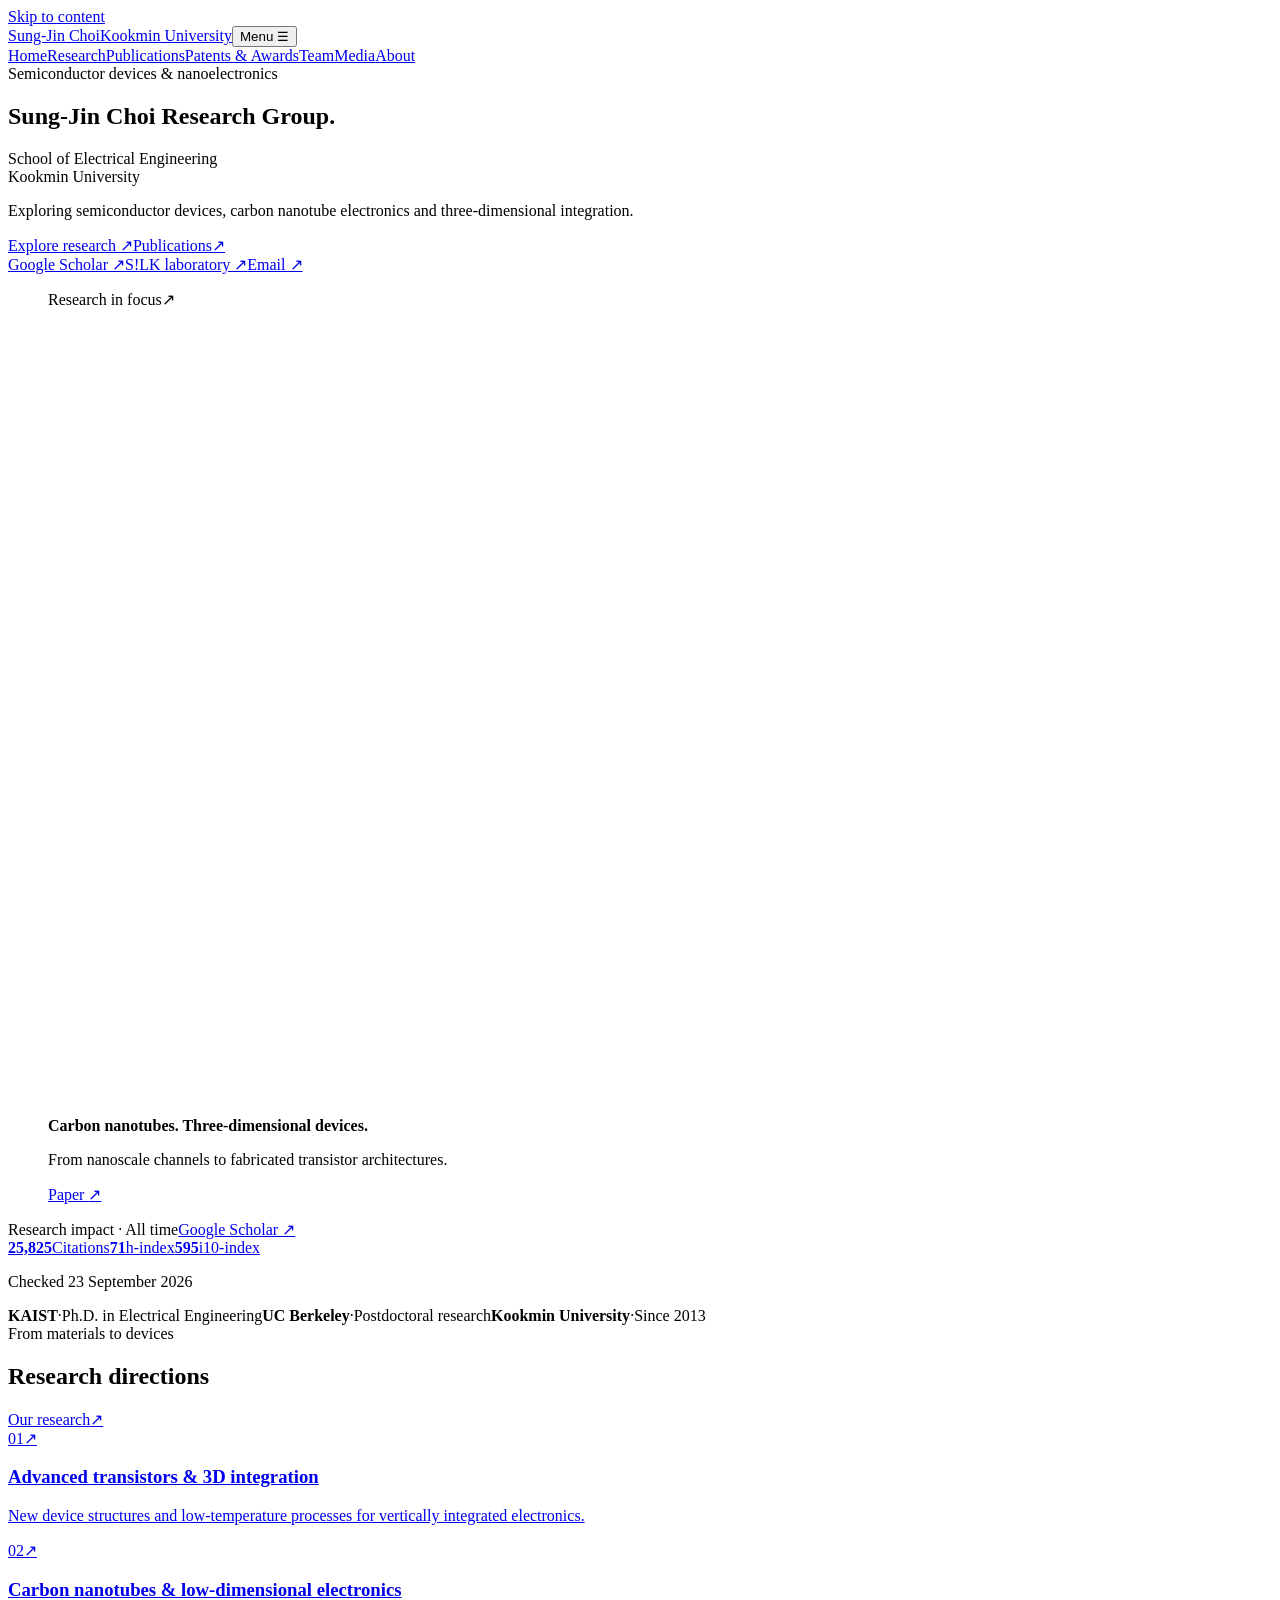
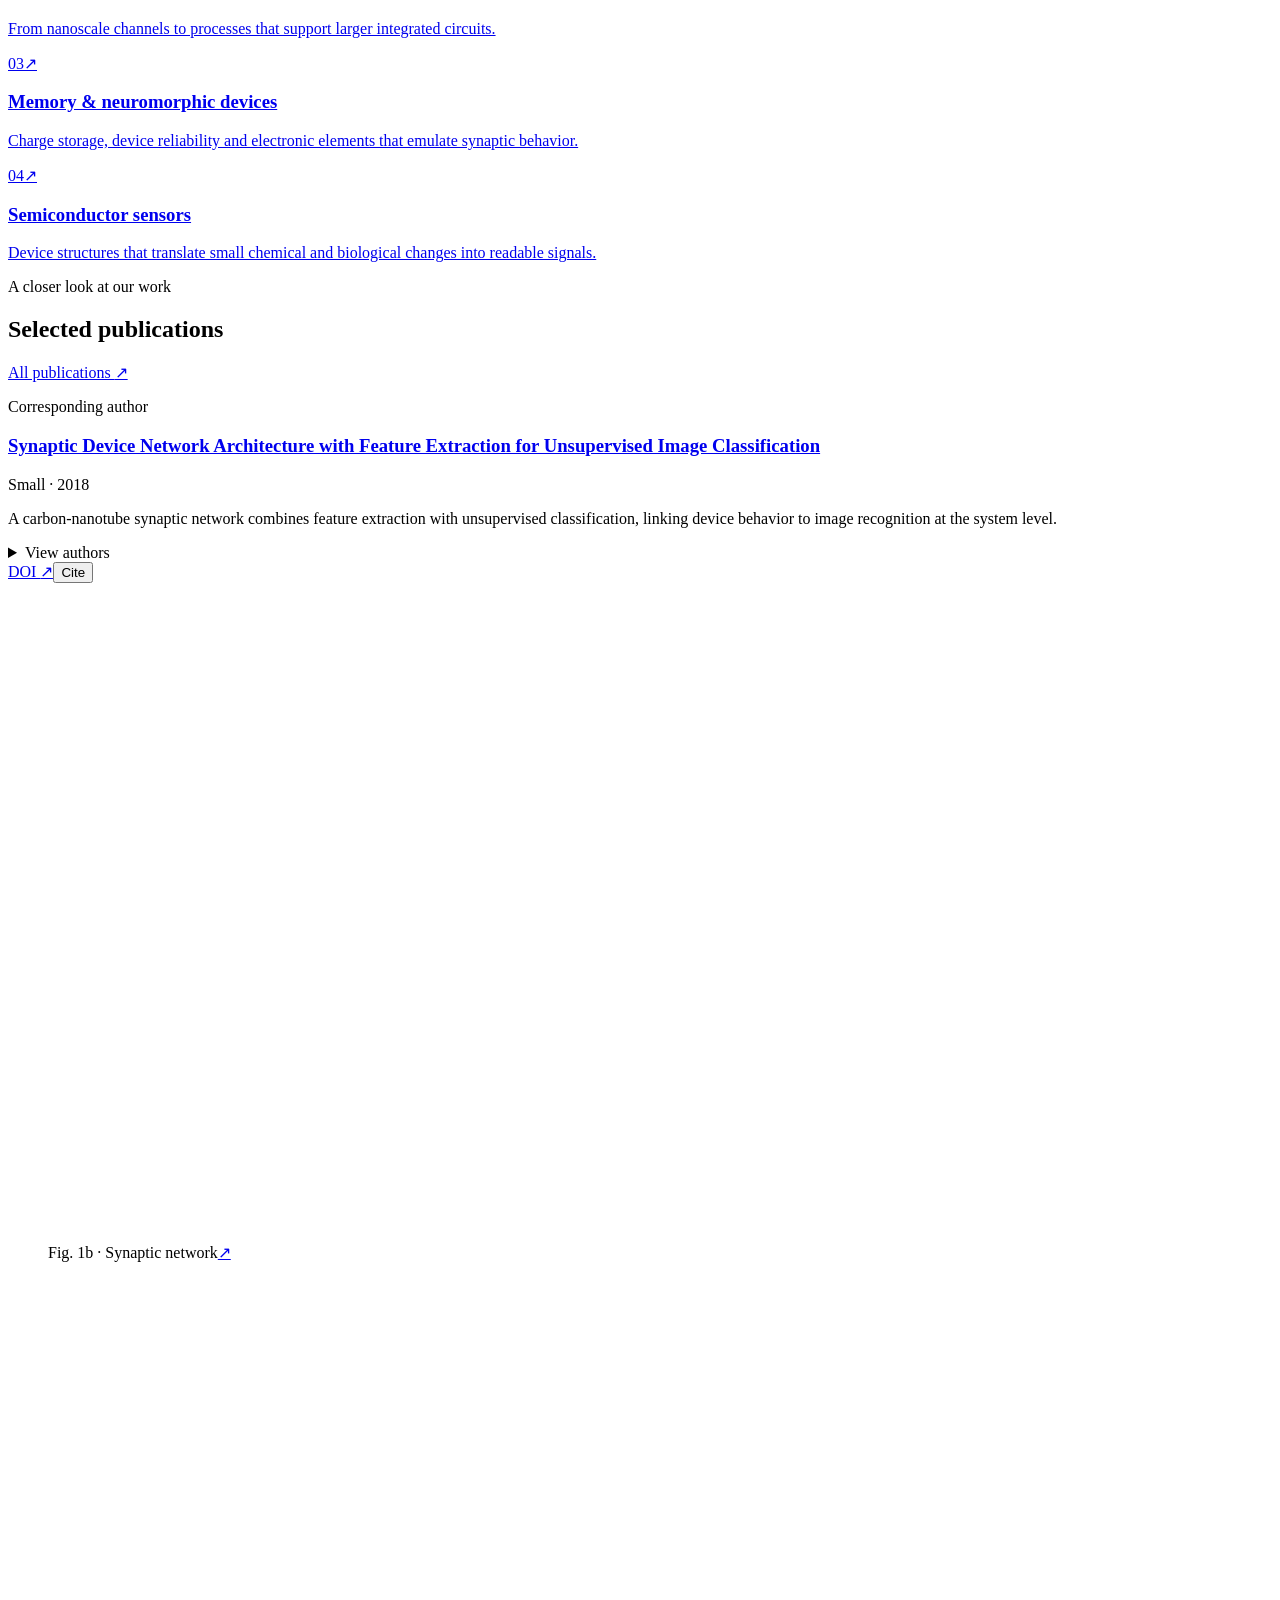
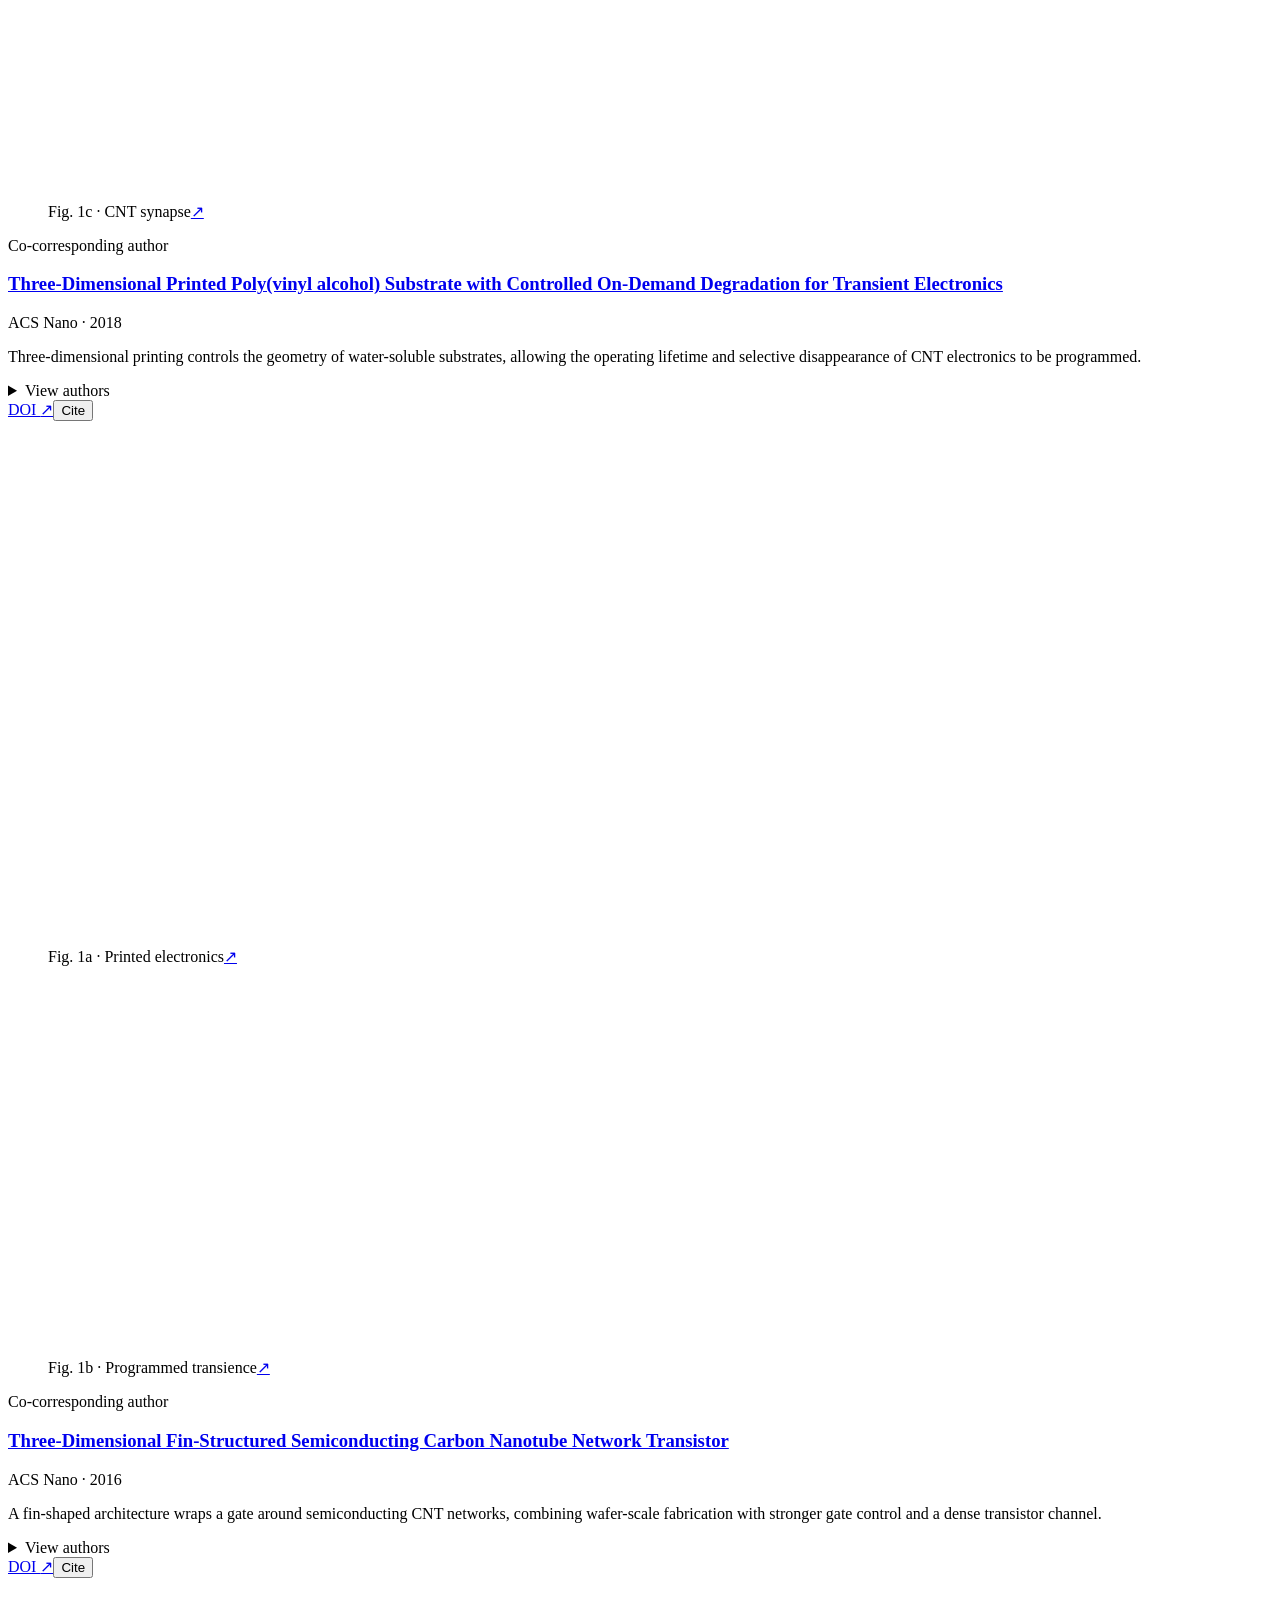
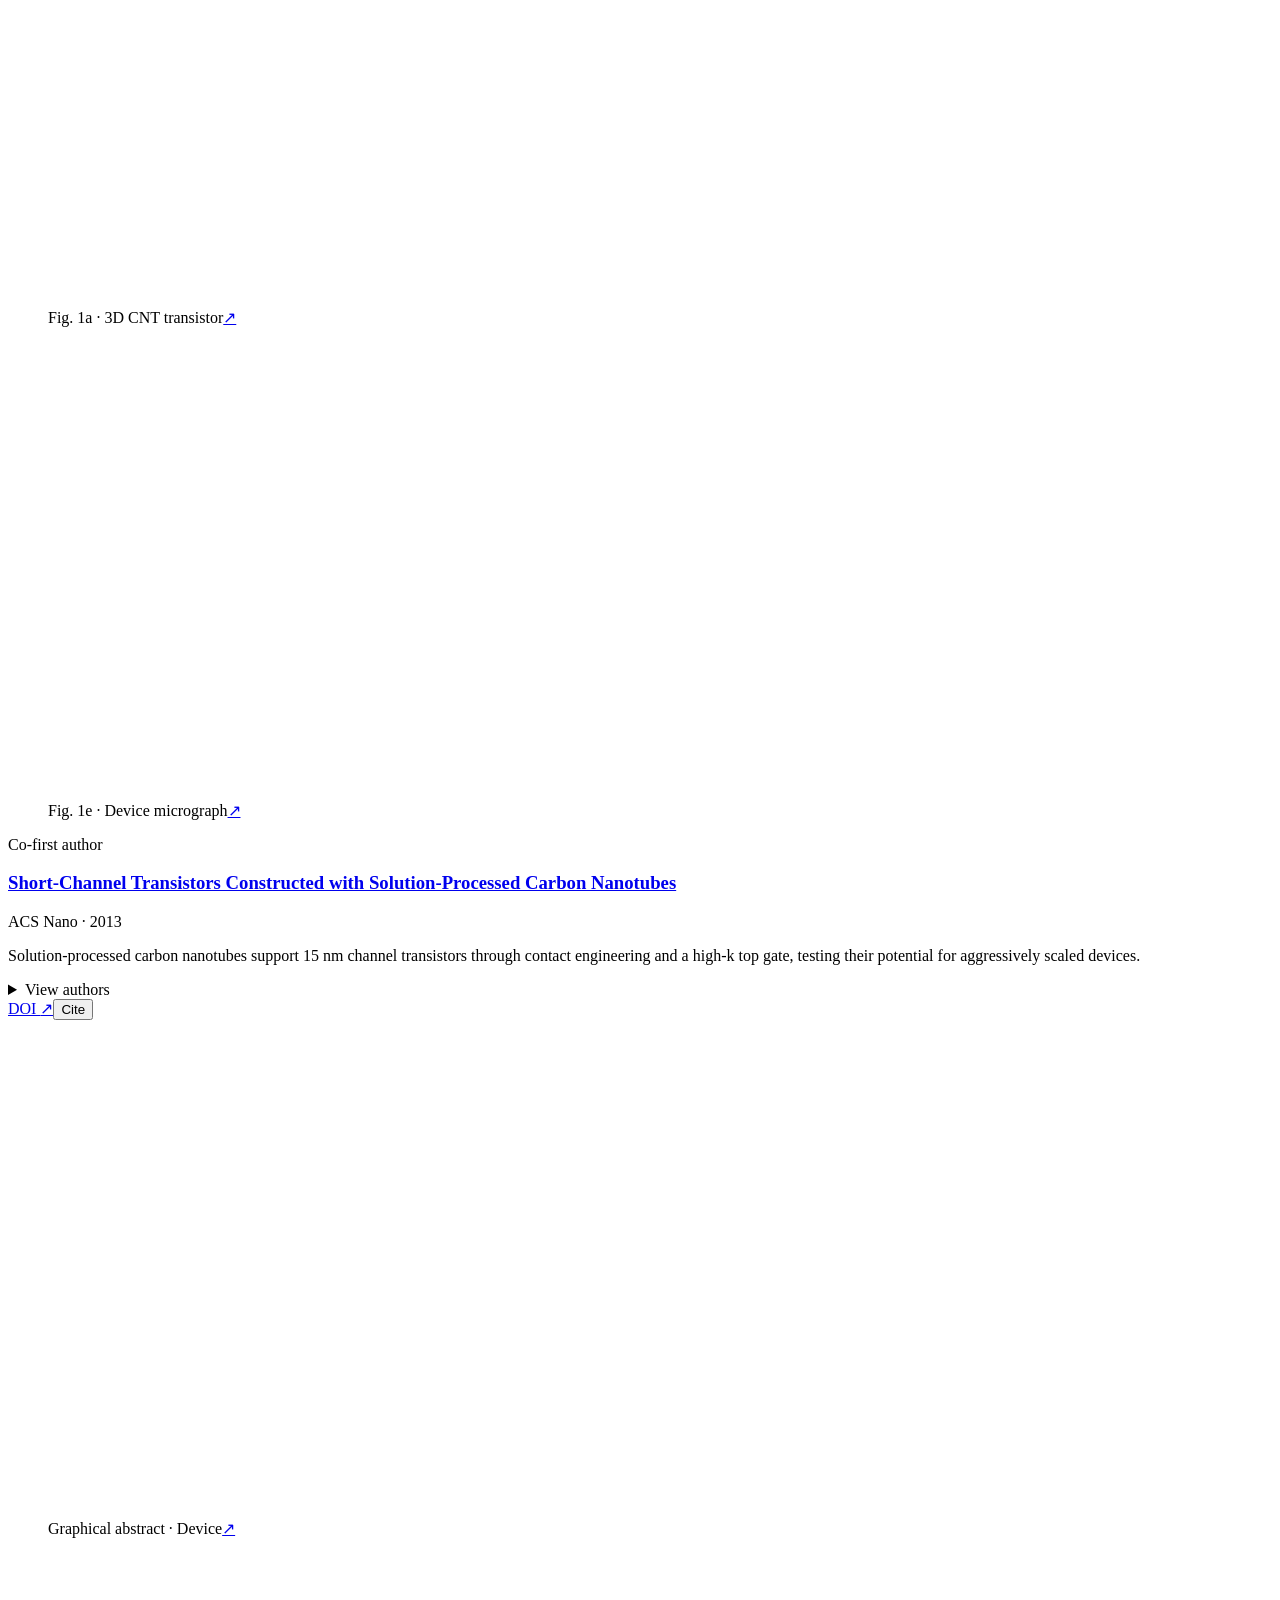
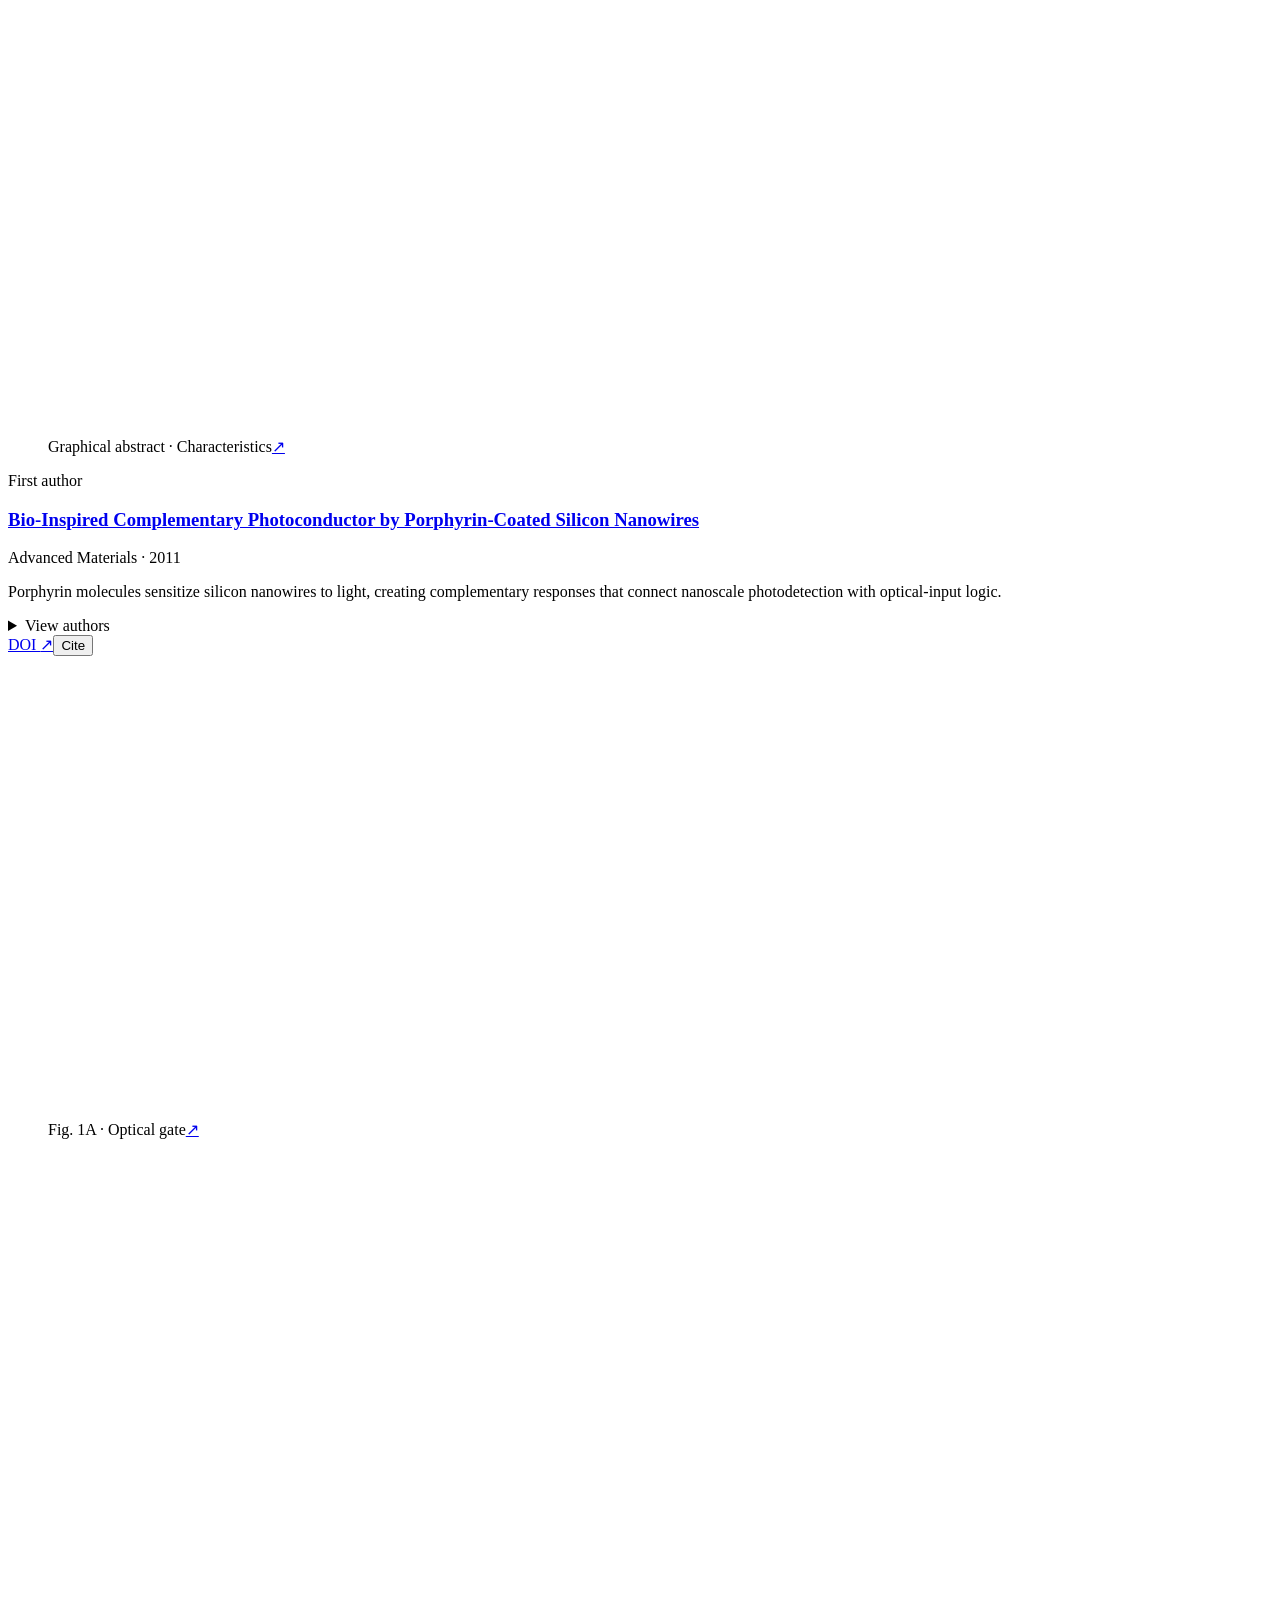
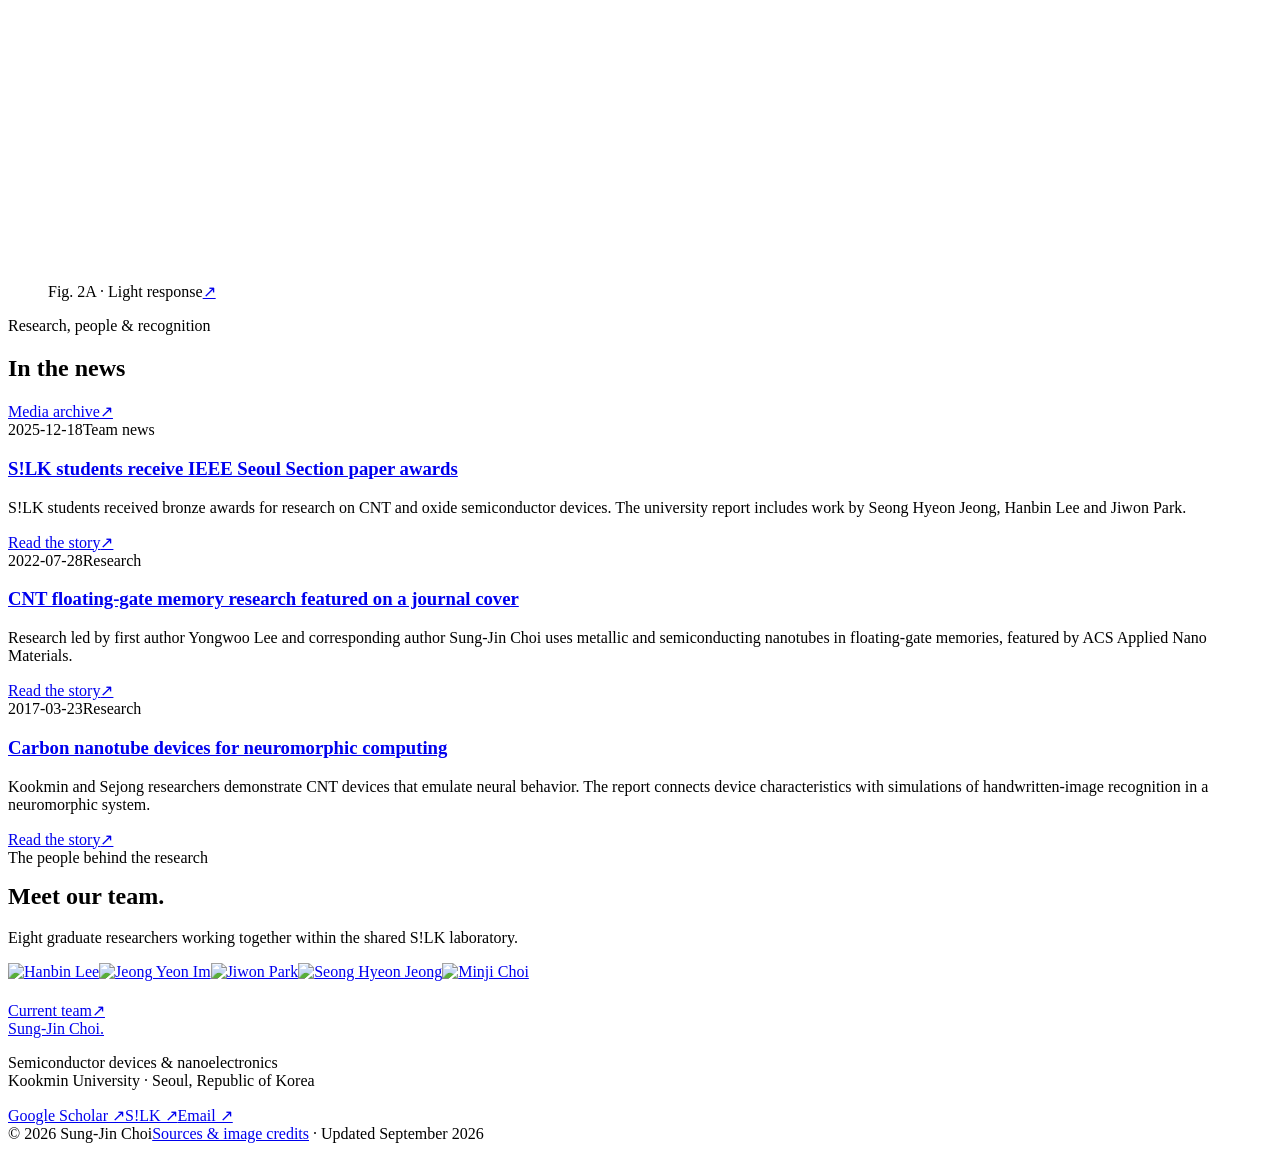
==== index.html @ 4dc70478 "Publish research group website pages" ====
<!doctype html>
<html lang="en"><head><meta charset="utf-8"><meta name="viewport" content="width=device-width,initial-scale=1"><meta name="description" content="Sung-Jin Choi, Professor at Kookmin University. Research in semiconductor devices, carbon nanotubes, memory and three-dimensional integration."><meta name="theme-color" content="#ae1e32"><meta property="og:title" content="Home · Sung-Jin Choi"><meta property="og:description" content="Sung-Jin Choi, Professor at Kookmin University. Research in semiconductor devices, carbon nanotubes, memory and three-dimensional integration."><meta property="og:type" content="website"><title>Home · Sung-Jin Choi</title><link rel="icon" href="assets/favicon.svg" type="image/svg+xml"><link rel="stylesheet" href="assets/style.css"><link rel="stylesheet" href="assets/sections.css"><script type="application/ld+json">{"@context": "https://schema.org", "@type": "Person", "name": "Sung-Jin Choi", "jobTitle": "Professor", "affiliation": {"@type": "CollegeOrUniversity", "name": "Kookmin University"}, "sameAs": ["https://scholar.google.com/citations?user=7epJAS4AAAAJ&hl=en", "https://silk.kookmin.ac.kr/"]}</script></head><body><a class="skip" href="#main">Skip to content</a><header class="site-header"><div class="wrap header-inner"><a class="brand" href="index.html" aria-label="Sung-Jin Choi home"><span class="brand-mark" aria-hidden="true"></span><span><span class="brand-name">Sung-Jin Choi</span><span class="brand-sub">Kookmin University</span></span></a><button class="menu-toggle" type="button" aria-expanded="false" aria-controls="main-nav">Menu <span aria-hidden="true">☰</span></button><nav id="main-nav" class="main-nav" aria-label="Main navigation"><a href="index.html" class="active" aria-current="page">Home</a><a href="research.html">Research</a><a href="publications.html">Publications</a><a href="patents.html">Patents &amp; Awards</a><a href="team.html">Team</a><a href="media.html">Media</a><a href="about.html">About</a></nav></div></header><main id="main"><div class="wrap"><section class="hero"><div><div class="eyebrow">Semiconductor devices & nanoelectronics</div><h1 class="hero-group-title"><span class="hero-group-name">Sung-Jin Choi</span> Research Group<span>.</span></h1><p class="hero-role">School of Electrical Engineering<br>Kookmin University</p><p class="hero-description">Exploring semiconductor devices, carbon nanotube electronics and three-dimensional integration.</p><div class="hero-links"><a href="research.html" class="button">Explore research <span aria-hidden="true">↗</span></a><a class="text-link" href="publications.html">Publications<span class="arrow" aria-hidden="true">↗</span></a></div><div class="hero-socials"><a href="https://scholar.google.com/citations?user=7epJAS4AAAAJ&amp;hl=en" target="_blank" rel="noopener noreferrer" class="">Google Scholar ↗</a><a href="https://silk.kookmin.ac.kr/" target="_blank" rel="noopener noreferrer" class="">S!LK laboratory ↗</a><a href="mailto:sjchoiee@kookmin.ac.kr">Email ↗</a></div></div><figure class="hero-science"><div class="hero-science-topline"><span>Research in focus</span><span class="hero-science-mark" aria-hidden="true">↗</span></div><div class="hero-science-main"><a href="assets/selected/fincnt2016-p2-i1.png" class="figure-window hero-main-window" target="_blank" rel="noopener noreferrer" aria-label="Open original figure: Schematic of a three-dimensional fin-structured CNT transistor"><svg class="research-panel" xmlns="http://www.w3.org/2000/svg" viewBox="0 0 482 310" width="482" height="310" role="img" aria-label="Schematic of a three-dimensional fin-structured CNT transistor"><title>Schematic of a three-dimensional fin-structured CNT transistor</title><defs><clipPath id="figure-clip-3"><path d="M0,0h482v310h-482z M0,0h44v36h-44z" clip-rule="evenodd"/></clipPath></defs><image href="assets/selected/fincnt2016-p2-i1.png" x="0" y="0" width="1000" height="681" preserveAspectRatio="none" clip-path="url(#figure-clip-3)"/></svg></a></div><div class="hero-science-detail has-companion"><a href="assets/selected/fincnt2016-p2-i1.png" class="figure-window hero-detail-window" target="_blank" rel="noopener noreferrer" aria-label="Open original figure: Scanning electron micrograph of the fabricated fin CNT channel"><svg class="research-panel" xmlns="http://www.w3.org/2000/svg" viewBox="524 0 476 454" width="476" height="454" role="img" aria-label="Scanning electron micrograph of the fabricated fin CNT channel"><title>Scanning electron micrograph of the fabricated fin CNT channel</title><defs><clipPath id="figure-clip-2"><path d="M524,0h476v454h-476z" clip-rule="evenodd"/></clipPath></defs><image href="assets/selected/fincnt2016-p2-i1.png" x="0" y="0" width="1000" height="681" preserveAspectRatio="none" clip-path="url(#figure-clip-2)"/></svg></a><a href="assets/selected/fincnt2016-p3-i1.png" class="figure-window hero-detail-window" target="_blank" rel="noopener noreferrer" aria-label="Open original figure: Transfer characteristics of planar and three-dimensional CNT transistors with different fin heights"><svg class="research-panel" xmlns="http://www.w3.org/2000/svg" viewBox="0 500 474 490" width="474" height="490" role="img" aria-label="Transfer characteristics of planar and three-dimensional CNT transistors with different fin heights"><title>Transfer characteristics of planar and three-dimensional CNT transistors with different fin heights</title><defs><clipPath id="figure-clip-1"><path d="M0,500h474v490h-474z M0,500h46v48h-46z" clip-rule="evenodd"/></clipPath></defs><image href="assets/selected/fincnt2016-p3-i1.png" x="0" y="0" width="1500" height="990" preserveAspectRatio="none" clip-path="url(#figure-clip-1)"/></svg></a></div><figcaption class="hero-science-caption"><div><strong>Carbon nanotubes. Three-dimensional devices.</strong><p>From nanoscale channels to fabricated transistor architectures.</p></div><a href="https://doi.org/10.1021/acsnano.6b05429" class="hero-science-source" target="_blank" rel="noopener noreferrer" aria-label="Read the research paper">Paper <span aria-hidden="true">↗</span></a></figcaption></figure></section><section class="scholar-strip" id="scholar-metrics" aria-label="Google Scholar research metrics"><div class="scholar-label"><span>Research impact · All time</span><a href="https://scholar.google.com/citations?user=7epJAS4AAAAJ&amp;hl=en" class="" target="_blank" rel="noopener noreferrer">Google Scholar <span aria-hidden="true">↗</span></a></div><div class="scholar-values"><a href="https://scholar.google.com/citations?user=7epJAS4AAAAJ&amp;hl=en" class="scholar-stat" target="_blank" rel="noopener noreferrer" aria-label="Citations: 25,825. View Google Scholar"><strong>25,825</strong><span>Citations</span></a><a href="https://scholar.google.com/citations?user=7epJAS4AAAAJ&amp;hl=en" class="scholar-stat" target="_blank" rel="noopener noreferrer" aria-label="h-index: 71. View Google Scholar"><strong>71</strong><span>h-index</span></a><a href="https://scholar.google.com/citations?user=7epJAS4AAAAJ&amp;hl=en" class="scholar-stat" target="_blank" rel="noopener noreferrer" aria-label="i10-index: 595. View Google Scholar"><strong>595</strong><span>i10-index</span></a></div><p class="scholar-checked">Checked 23 September 2026</p></section><div class="credentials"><span><strong>KAIST</strong><span class="dot">·</span>Ph.D. in Electrical Engineering</span><span><strong>UC Berkeley</strong><span class="dot">·</span>Postdoctoral research</span><span><strong>Kookmin University</strong><span class="dot">·</span>Since 2013</span></div><section class="section"><div class="section-head"><div><div class="section-label">From materials to devices</div><h2>Research directions</h2></div><a class="text-link" href="research.html">Our research<span class="arrow" aria-hidden="true">↗</span></a></div><div class="research-grid"><a class="research-card" href="research.html#transistors-3d"><div class="research-number">01<span aria-hidden="true">↗</span></div><h3>Advanced transistors &amp; 3D integration</h3><p>New device structures and low-temperature processes for vertically integrated electronics.</p></a><a class="research-card" href="research.html#low-dimensional"><div class="research-number">02<span aria-hidden="true">↗</span></div><h3>Carbon nanotubes &amp; low-dimensional electronics</h3><p>From nanoscale channels to processes that support larger integrated circuits.</p></a><a class="research-card" href="research.html#memory-neuromorphic"><div class="research-number">03<span aria-hidden="true">↗</span></div><h3>Memory &amp; neuromorphic devices</h3><p>Charge storage, device reliability and electronic elements that emulate synaptic behavior.</p></a><a class="research-card" href="research.html#sensors"><div class="research-number">04<span aria-hidden="true">↗</span></div><h3>Semiconductor sensors</h3><p>Device structures that translate small chemical and biological changes into readable signals.</p></a></div></section><section class="section featured-section" id="selected-publications" aria-labelledby="featured-heading"><div class="section-head"><div><div class="section-label">A closer look at our work</div><h2 id="featured-heading">Selected publications</h2></div><a class="text-link" href="publications.html">All publications <span class="arrow" aria-hidden="true">↗</span></a></div><div class="featured-list"><article class="featured-paper has-figures"><div class="featured-copy"><p class="featured-role">Corresponding author</p><h3><a href="https://doi.org/10.1002/smll.201800521" class="" target="_blank" rel="noopener noreferrer">Synaptic Device Network Architecture with Feature Extraction for Unsupervised Image Classification</a></h3><p class="featured-journal">Small<span aria-hidden="true"> · </span><span>2018</span></p><p class="featured-summary">A carbon-nanotube synaptic network combines feature extraction with unsupervised classification, linking device behavior to image recognition at the system level.</p><details class="featured-authors"><summary>View authors</summary><p>Sungho Kim, Bongsik Choi, Meehyun Lim, Yeamin Kim, Hee-Dong Kim, <strong>Sung-Jin Choi</strong></p></details><div class="featured-actions"><a href="https://doi.org/10.1002/smll.201800521" class="" target="_blank" rel="noopener noreferrer">DOI <span aria-hidden="true">↗</span></a><button type="button" data-cite="journal-0ae3d9a11d88" aria-label="Copy citation for Synaptic Device Network Architecture with Feature Extraction for Unsupervised Image Classification">Cite</button></div></div><div class="featured-figures"><figure class="featured-figure"><a href="assets/selected/small2018-p3-i1.jpg" class="figure-window " target="_blank" rel="noopener noreferrer" aria-label="Open original figure: A synaptic device network linking input and output neurons"><svg class="research-panel" xmlns="http://www.w3.org/2000/svg" viewBox="0 474 765 640" width="765" height="640" role="img" aria-label="A synaptic device network linking input and output neurons"><title>A synaptic device network linking input and output neurons</title><defs><clipPath id="figure-clip-4"><path d="M0,474h765v640h-765z" clip-rule="evenodd"/></clipPath></defs><image href="assets/selected/small2018-p3-i1.jpg" x="0" y="0" width="2000" height="1459" preserveAspectRatio="none" clip-path="url(#figure-clip-4)"/></svg></a><figcaption><span>Fig. 1b · Synaptic network</span><a href="https://doi.org/10.1002/smll.201800521" class="figure-source" target="_blank" rel="noopener noreferrer" aria-label="View the source for Fig. 1b · Synaptic network"><span aria-hidden="true">↗</span></a></figcaption></figure><figure class="featured-figure"><a href="assets/selected/small2018-p3-i1.jpg" class="figure-window " target="_blank" rel="noopener noreferrer" aria-label="Open original figure: Carbon nanotube synaptic transistor structure"><svg class="research-panel" xmlns="http://www.w3.org/2000/svg" viewBox="1400 537 600 520" width="600" height="520" role="img" aria-label="Carbon nanotube synaptic transistor structure"><title>Carbon nanotube synaptic transistor structure</title><defs><clipPath id="figure-clip-5"><path d="M1400,537h600v520h-600z" clip-rule="evenodd"/></clipPath></defs><image href="assets/selected/small2018-p3-i1.jpg" x="0" y="0" width="2000" height="1459" preserveAspectRatio="none" clip-path="url(#figure-clip-5)"/></svg></a><figcaption><span>Fig. 1c · CNT synapse</span><a href="https://doi.org/10.1002/smll.201800521" class="figure-source" target="_blank" rel="noopener noreferrer" aria-label="View the source for Fig. 1c · CNT synapse"><span aria-hidden="true">↗</span></a></figcaption></figure></div></article><article class="featured-paper has-figures"><div class="featured-copy"><p class="featured-role">Co-corresponding author</p><h3><a href="https://doi.org/10.1021/acsnano.8b02244" class="" target="_blank" rel="noopener noreferrer">Three-Dimensional Printed Poly(vinyl alcohol) Substrate with Controlled On-Demand Degradation for Transient Electronics</a></h3><p class="featured-journal">ACS Nano<span aria-hidden="true"> · </span><span>2018</span></p><p class="featured-summary">Three-dimensional printing controls the geometry of water-soluble substrates, allowing the operating lifetime and selective disappearance of CNT electronics to be programmed.</p><details class="featured-authors"><summary>View authors</summary><p>Jinsu Yoon, Jungmin Han, Bongsik Choi, Yongwoo Lee, Yeamin Kim, Jinhee Park, Meehyun Lim, Min-Ho Kang, Dae Hwan Kim, Dong Myong Kim, Sungho Kim, <strong>Sung-Jin Choi</strong></p></details><div class="featured-actions"><a href="https://doi.org/10.1021/acsnano.8b02244" class="" target="_blank" rel="noopener noreferrer">DOI <span aria-hidden="true">↗</span></a><button type="button" data-cite="journal-9b283986ead5" aria-label="Copy citation for Three-Dimensional Printed Poly(vinyl alcohol) Substrate with Controlled On-Demand Degradation for Transient Electronics">Cite</button></div></div><div class="featured-figures is-stacked"><figure class="featured-figure"><a href="assets/selected/pva2018-p2-i1.png" class="figure-window " target="_blank" rel="noopener noreferrer" aria-label="Open original figure: Printed PVA substrate with an array of CNT transistors"><svg class="research-panel" xmlns="http://www.w3.org/2000/svg" viewBox="0 0 1271 506" width="1271" height="506" role="img" aria-label="Printed PVA substrate with an array of CNT transistors"><title>Printed PVA substrate with an array of CNT transistors</title><defs><clipPath id="figure-clip-6"><path d="M0,0h1271v506h-1271z" clip-rule="evenodd"/></clipPath></defs><image href="assets/selected/pva2018-p2-i1.png" x="0" y="0" width="1271" height="910" preserveAspectRatio="none" clip-path="url(#figure-clip-6)"/></svg></a><figcaption><span>Fig. 1a · Printed electronics</span><a href="https://doi.org/10.1021/acsnano.8b02244" class="figure-source" target="_blank" rel="noopener noreferrer" aria-label="View the source for Fig. 1a · Printed electronics"><span aria-hidden="true">↗</span></a></figcaption></figure><figure class="featured-figure"><a href="assets/selected/pva2018-p2-i1.png" class="figure-window " target="_blank" rel="noopener noreferrer" aria-label="Open original figure: PVA substrate dissolving in water over time"><svg class="research-panel" xmlns="http://www.w3.org/2000/svg" viewBox="0 538 1271 372" width="1271" height="372" role="img" aria-label="PVA substrate dissolving in water over time"><title>PVA substrate dissolving in water over time</title><defs><clipPath id="figure-clip-7"><path d="M0,538h1271v372h-1271z" clip-rule="evenodd"/></clipPath></defs><image href="assets/selected/pva2018-p2-i1.png" x="0" y="0" width="1271" height="910" preserveAspectRatio="none" clip-path="url(#figure-clip-7)"/></svg></a><figcaption><span>Fig. 1b · Programmed transience</span><a href="https://doi.org/10.1021/acsnano.8b02244" class="figure-source" target="_blank" rel="noopener noreferrer" aria-label="View the source for Fig. 1b · Programmed transience"><span aria-hidden="true">↗</span></a></figcaption></figure></div></article><article class="featured-paper has-figures"><div class="featured-copy"><p class="featured-role">Co-corresponding author</p><h3><a href="https://doi.org/10.1021/acsnano.6b05429" class="" target="_blank" rel="noopener noreferrer">Three-Dimensional Fin-Structured Semiconducting Carbon Nanotube Network Transistor</a></h3><p class="featured-journal">ACS Nano<span aria-hidden="true"> · </span><span>2016</span></p><p class="featured-summary">A fin-shaped architecture wraps a gate around semiconducting CNT networks, combining wafer-scale fabrication with stronger gate control and a dense transistor channel.</p><details class="featured-authors"><summary>View authors</summary><p>Dongil Lee, Byung-Hyun Lee, Jinsu Yoon, Dae-Chul Ahn, Jun-Young Park, Jae Hur, Myung-Su Kim, Seung-Bae Jeon, Min-Ho Kang, Kwanghee Kim, Meehyun Lim, <strong>Sung-Jin Choi</strong>, Yang-Kyu Choi</p></details><div class="featured-actions"><a href="https://doi.org/10.1021/acsnano.6b05429" class="" target="_blank" rel="noopener noreferrer">DOI <span aria-hidden="true">↗</span></a><button type="button" data-cite="journal-1365bca11999" aria-label="Copy citation for Three-Dimensional Fin-Structured Semiconducting Carbon Nanotube Network Transistor">Cite</button></div></div><div class="featured-figures"><figure class="featured-figure"><a href="assets/selected/fincnt2016-p2-i1.png" class="figure-window " target="_blank" rel="noopener noreferrer" aria-label="Open original figure: Schematic of a three-dimensional fin-structured CNT transistor"><svg class="research-panel" xmlns="http://www.w3.org/2000/svg" viewBox="0 0 482 310" width="482" height="310" role="img" aria-label="Schematic of a three-dimensional fin-structured CNT transistor"><title>Schematic of a three-dimensional fin-structured CNT transistor</title><defs><clipPath id="figure-clip-8"><path d="M0,0h482v310h-482z" clip-rule="evenodd"/></clipPath></defs><image href="assets/selected/fincnt2016-p2-i1.png" x="0" y="0" width="1000" height="681" preserveAspectRatio="none" clip-path="url(#figure-clip-8)"/></svg></a><figcaption><span>Fig. 1a · 3D CNT transistor</span><a href="https://doi.org/10.1021/acsnano.6b05429" class="figure-source" target="_blank" rel="noopener noreferrer" aria-label="View the source for Fig. 1a · 3D CNT transistor"><span aria-hidden="true">↗</span></a></figcaption></figure><figure class="featured-figure"><a href="assets/selected/fincnt2016-p2-i1.png" class="figure-window " target="_blank" rel="noopener noreferrer" aria-label="Open original figure: Scanning electron micrograph of the fabricated fin CNT channel"><svg class="research-panel" xmlns="http://www.w3.org/2000/svg" viewBox="483 0 517 454" width="517" height="454" role="img" aria-label="Scanning electron micrograph of the fabricated fin CNT channel"><title>Scanning electron micrograph of the fabricated fin CNT channel</title><defs><clipPath id="figure-clip-9"><path d="M483,0h517v454h-517z" clip-rule="evenodd"/></clipPath></defs><image href="assets/selected/fincnt2016-p2-i1.png" x="0" y="0" width="1000" height="681" preserveAspectRatio="none" clip-path="url(#figure-clip-9)"/></svg></a><figcaption><span>Fig. 1e · Device micrograph</span><a href="https://doi.org/10.1021/acsnano.6b05429" class="figure-source" target="_blank" rel="noopener noreferrer" aria-label="View the source for Fig. 1e · Device micrograph"><span aria-hidden="true">↗</span></a></figcaption></figure></div></article><article class="featured-paper has-figures"><div class="featured-copy"><p class="featured-role">Co-first author</p><h3><a href="https://doi.org/10.1021/nn305277d" class="" target="_blank" rel="noopener noreferrer">Short-Channel Transistors Constructed with Solution-Processed Carbon Nanotubes</a></h3><p class="featured-journal">ACS Nano<span aria-hidden="true"> · </span><span>2013</span></p><p class="featured-summary">Solution-processed carbon nanotubes support 15 nm channel transistors through contact engineering and a high-k top gate, testing their potential for aggressively scaled devices.</p><details class="featured-authors"><summary>View authors</summary><p><strong>Sung-Jin Choi</strong>, Patrick Bennett, Kuniharu Takei, Chuan Wang, Cheuk Chi Lo, Ali Javey, Jeffrey Bokor</p></details><div class="featured-actions"><a href="https://doi.org/10.1021/nn305277d" class="" target="_blank" rel="noopener noreferrer">DOI <span aria-hidden="true">↗</span></a><button type="button" data-cite="journal-f7300a52d45d" aria-label="Copy citation for Short-Channel Transistors Constructed with Solution-Processed Carbon Nanotubes">Cite</button></div></div><div class="featured-figures"><figure class="featured-figure"><a href="assets/selected/shortcnt2013-p1-i1.png" class="figure-window " target="_blank" rel="noopener noreferrer" aria-label="Open original figure: 15 nm CNT transistor micrograph and device cross-section"><svg class="research-panel" xmlns="http://www.w3.org/2000/svg" viewBox="0 0 437 479" width="437" height="479" role="img" aria-label="15 nm CNT transistor micrograph and device cross-section"><title>15 nm CNT transistor micrograph and device cross-section</title><defs><clipPath id="figure-clip-10"><path d="M0,0h437v479h-437z" clip-rule="evenodd"/></clipPath></defs><image href="assets/selected/shortcnt2013-p1-i1.png" x="0" y="0" width="1000" height="479" preserveAspectRatio="none" clip-path="url(#figure-clip-10)"/></svg></a><figcaption><span>Graphical abstract · Device</span><a href="https://doi.org/10.1021/nn305277d" class="figure-source" target="_blank" rel="noopener noreferrer" aria-label="View the source for Graphical abstract · Device"><span aria-hidden="true">↗</span></a></figcaption></figure><figure class="featured-figure"><a href="assets/selected/shortcnt2013-p1-i1.png" class="figure-window " target="_blank" rel="noopener noreferrer" aria-label="Open original figure: Measured gate-voltage response of a 15 nm CNT transistor"><svg class="research-panel" xmlns="http://www.w3.org/2000/svg" viewBox="438 0 562 479" width="562" height="479" role="img" aria-label="Measured gate-voltage response of a 15 nm CNT transistor"><title>Measured gate-voltage response of a 15 nm CNT transistor</title><defs><clipPath id="figure-clip-11"><path d="M438,0h562v479h-562z" clip-rule="evenodd"/></clipPath></defs><image href="assets/selected/shortcnt2013-p1-i1.png" x="0" y="0" width="1000" height="479" preserveAspectRatio="none" clip-path="url(#figure-clip-11)"/></svg></a><figcaption><span>Graphical abstract · Characteristics</span><a href="https://doi.org/10.1021/nn305277d" class="figure-source" target="_blank" rel="noopener noreferrer" aria-label="View the source for Graphical abstract · Characteristics"><span aria-hidden="true">↗</span></a></figcaption></figure></div></article><article class="featured-paper has-figures"><div class="featured-copy"><p class="featured-role">First author</p><h3><a href="https://doi.org/10.1002/adma.201101931" class="" target="_blank" rel="noopener noreferrer">Bio-Inspired Complementary Photoconductor by Porphyrin-Coated Silicon Nanowires</a></h3><p class="featured-journal">Advanced Materials<span aria-hidden="true"> · </span><span>2011</span></p><p class="featured-summary">Porphyrin molecules sensitize silicon nanowires to light, creating complementary responses that connect nanoscale photodetection with optical-input logic.</p><details class="featured-authors"><summary>View authors</summary><p><strong>Sung-Jin Choi</strong>, Young-Chul Lee, Myeong-Lok Seol, Jae-Hyuk Ahn, Sungho Kim, Dong-Il Moon, Jin-Woo Han, Stephen Mann, Ji-Won Yang, Yang-Kyu Choi</p></details><div class="featured-actions"><a href="https://doi.org/10.1002/adma.201101931" class="" target="_blank" rel="noopener noreferrer">DOI <span aria-hidden="true">↗</span></a><button type="button" data-cite="journal-d79ee6474335" aria-label="Copy citation for Bio-Inspired Complementary Photoconductor by Porphyrin-Coated Silicon Nanowires">Cite</button></div></div><div class="featured-figures"><figure class="featured-figure"><a href="assets/selected/photo2011-fig1a.png" class="figure-window " target="_blank" rel="noopener noreferrer" aria-label="Open original figure: Electrical and hybrid CMOS structures incorporating silicon nanowires"><svg class="research-panel" xmlns="http://www.w3.org/2000/svg" viewBox="0 0 1100 444" width="1100" height="444" role="img" aria-label="Electrical and hybrid CMOS structures incorporating silicon nanowires"><title>Electrical and hybrid CMOS structures incorporating silicon nanowires</title><defs><clipPath id="figure-clip-12"><path d="M0,0h1100v444h-1100z" clip-rule="evenodd"/></clipPath></defs><image href="assets/selected/photo2011-fig1a.png" x="0" y="0" width="1100" height="444" preserveAspectRatio="none" clip-path="url(#figure-clip-12)"/></svg></a><figcaption><span>Fig. 1A · Optical gate</span><a href="https://doi.org/10.1002/adma.201101931" class="figure-source" target="_blank" rel="noopener noreferrer" aria-label="View the source for Fig. 1A · Optical gate"><span aria-hidden="true">↗</span></a></figcaption></figure><figure class="featured-figure"><a href="assets/selected/photo2011-p2-i5.jpg" class="figure-window " target="_blank" rel="noopener noreferrer" aria-label="Open original figure: Complementary light responses of p-type and n-type silicon nanowires"><svg class="research-panel" xmlns="http://www.w3.org/2000/svg" viewBox="0 0 752 723" width="752" height="723" role="img" aria-label="Complementary light responses of p-type and n-type silicon nanowires"><title>Complementary light responses of p-type and n-type silicon nanowires</title><defs><clipPath id="figure-clip-13"><path d="M0,0h752v723h-752z" clip-rule="evenodd"/></clipPath></defs><image href="assets/selected/photo2011-p2-i5.jpg" x="0" y="0" width="1300" height="723" preserveAspectRatio="none" clip-path="url(#figure-clip-13)"/></svg></a><figcaption><span>Fig. 2A · Light response</span><a href="https://doi.org/10.1002/adma.201101931" class="figure-source" target="_blank" rel="noopener noreferrer" aria-label="View the source for Fig. 2A · Light response"><span aria-hidden="true">↗</span></a></figcaption></figure></div></article></div></section></div><section class="section soft"><div class="wrap"><div class="section-head"><div><div class="section-label">Research, people & recognition</div><h2>In the news</h2></div><a class="text-link" href="media.html">Media archive<span class="arrow" aria-hidden="true">↗</span></a></div><div class="news-grid"><article class="news-card"><div class="news-meta"><span>2025-12-18</span><span>Team news</span></div><h3><a href="media.html#ieee-student-awards-2025">S!LK students receive IEEE Seoul Section paper awards</a></h3><p>S!LK students received bronze awards for research on CNT and oxide semiconductor devices. The university report includes work by Seong Hyeon Jeong, Hanbin Lee and Jiwon Park.</p><a class="text-link" href="media.html#ieee-student-awards-2025">Read the story<span class="arrow" aria-hidden="true">↗</span></a></article><article class="news-card"><div class="news-meta"><span>2022-07-28</span><span>Research</span></div><h3><a href="media.html#cnt-floating-memory-2022">CNT floating-gate memory research featured on a journal cover</a></h3><p>Research led by first author Yongwoo Lee and corresponding author Sung-Jin Choi uses metallic and semiconducting nanotubes in floating-gate memories, featured by ACS Applied Nano Materials.</p><a class="text-link" href="media.html#cnt-floating-memory-2022">Read the story<span class="arrow" aria-hidden="true">↗</span></a></article><article class="news-card"><div class="news-meta"><span>2017-03-23</span><span>Research</span></div><h3><a href="media.html#neuromorphic-cnt-2017">Carbon nanotube devices for neuromorphic computing</a></h3><p>Kookmin and Sejong researchers demonstrate CNT devices that emulate neural behavior. The report connects device characteristics with simulations of handwritten-image recognition in a neuromorphic system.</p><a class="text-link" href="media.html#neuromorphic-cnt-2017">Read the story<span class="arrow" aria-hidden="true">↗</span></a></article></div></div></section><div class="wrap"><section class="team-teaser"><div><div class="eyebrow">The people behind the research</div><h2 style="margin-top:16px">Meet our team.</h2><p>Eight graduate researchers working together within the shared S!LK laboratory.</p></div><div><a href="team.html" class="small-portraits" aria-label="Meet our eight current team members"><img src="assets/team/hanbin-lee.png" alt="Hanbin Lee" width="62" height="74" loading="lazy"><img src="assets/team/jeong-yeon-im.jpg" alt="Jeong Yeon Im" width="62" height="74" loading="lazy"><img src="assets/team/jiwon-park.jpg" alt="Jiwon Park" width="62" height="74" loading="lazy"><img src="assets/team/seong-hyeon-jeong.jpg" alt="Seong Hyeon Jeong" width="62" height="74" loading="lazy"><img src="assets/team/minji-choi.jpg" alt="Minji Choi" width="62" height="74" loading="lazy"></a><div style="margin-top:20px"><a class="text-link" href="team.html">Current team<span class="arrow" aria-hidden="true">↗</span></a></div></div></section></div></main><footer class="site-footer"><div class="wrap"><div class="footer-top"><div><a class="footer-name" href="index.html">Sung-Jin Choi<span style="color:var(--red)">.</span></a><p class="footer-sub">Semiconductor devices & nanoelectronics<br>Kookmin University · Seoul, Republic of Korea</p></div><div class="footer-links"><a href="https://scholar.google.com/citations?user=7epJAS4AAAAJ&amp;hl=en" target="_blank" rel="noopener noreferrer" class="">Google Scholar ↗</a><a href="https://silk.kookmin.ac.kr/" target="_blank" rel="noopener noreferrer" class="">S!LK ↗</a><a href="mailto:sjchoiee@kookmin.ac.kr">Email ↗</a></div></div><div class="footer-bottom"><span>© 2026 Sung-Jin Choi</span><span><a href="credits.html">Sources & image credits</a> · Updated September 2026</span></div></div></footer><script>window.SITE_DATA={"publications": [{"id": "journal-9b283986ead5", "type": "journal", "title": "Three-Dimensional Printed Poly(vinyl alcohol) Substrate with Controlled On-Demand Degradation for Transient Electronics", "authors": "Jinsu Yoon, Jungmin Han, Bongsik Choi, Yongwoo Lee, Yeamin Kim, Jinhee Park, Meehyun Lim, Min-Ho Kang, Dae Hwan Kim, Dong Myong Kim, Sungho Kim, Sung-Jin Choi", "authors_list": ["Jinsu Yoon", "Jungmin Han", "Bongsik Choi", "Yongwoo Lee", "Yeamin Kim", "Jinhee Park", "Meehyun Lim", "Min-Ho Kang", "Dae Hwan Kim", "Dong Myong Kim", "Sungho Kim", "Sung-Jin Choi"], "venue": "ACS Nano", "year": 2018, "volume": "12", "issue": "6", "pages": "6006–6012", "doi": "10.1021/acsnano.8b02244", "doi_url": "https://doi.org/10.1021/acsnano.8b02244", "source_url": "https://doi.org/10.1021/acsnano.8b02244", "source_urls": ["https://silk.kookmin.ac.kr/shop_contents/myboard_list.htm?page=4&myboard_code=sub3_1"], "selected": true, "bibliographic_details": "12(6), 6006–6012", "summary": "Three-dimensional printing controls the geometry of water-soluble substrates, allowing the operating lifetime and selective disappearance of CNT electronics to be programmed.", "research_theme": "low-dimensional", "author_role": "Co-corresponding author"}, {"id": "journal-0ae3d9a11d88", "type": "journal", "title": "Synaptic Device Network Architecture with Feature Extraction for Unsupervised Image Classification", "authors": "Sungho Kim, Bongsik Choi, Meehyun Lim, Yeamin Kim, Hee-Dong Kim, Sung-Jin Choi", "authors_list": ["Sungho Kim", "Bongsik Choi", "Meehyun Lim", "Yeamin Kim", "Hee-Dong Kim", "Sung-Jin Choi"], "venue": "Small", "year": 2018, "volume": "14", "issue": "32", "pages": "1800521", "doi": "10.1002/smll.201800521", "doi_url": "https://doi.org/10.1002/smll.201800521", "source_url": "https://doi.org/10.1002/smll.201800521", "source_urls": ["https://silk.kookmin.ac.kr/shop_contents/myboard_list.htm?page=4&myboard_code=sub3_1", "https://scholar.google.com/citations?view_op=view_citation&hl=en&user=7epJAS4AAAAJ&cstart=300&pagesize=100&citation_for_view=7epJAS4AAAAJ:xoUPa80C5rMC"], "selected": true, "bibliographic_details": "14(32), 1800521", "article_number": "1800521", "summary": "A carbon-nanotube synaptic network combines feature extraction with unsupervised classification, linking device behavior to image recognition at the system level.", "research_theme": "memory-neuromorphic", "author_role": "Corresponding author"}, {"id": "journal-1365bca11999", "type": "journal", "title": "Three-Dimensional Fin-Structured Semiconducting Carbon Nanotube Network Transistor", "authors": "Dongil Lee, Byung-Hyun Lee, Jinsu Yoon, Dae-Chul Ahn, Jun-Young Park, Jae Hur, Myung-Su Kim, Seung-Bae Jeon, Min-Ho Kang, Kwanghee Kim, Meehyun Lim, Sung-Jin Choi, Yang-Kyu Choi", "authors_list": ["Dongil Lee", "Byung-Hyun Lee", "Jinsu Yoon", "Dae-Chul Ahn", "Jun-Young Park", "Jae Hur", "Myung-Su Kim", "Seung-Bae Jeon", "Min-Ho Kang", "Kwanghee Kim", "Meehyun Lim", "Sung-Jin Choi", "Yang-Kyu Choi"], "venue": "ACS Nano", "year": 2016, "volume": "10", "issue": "12", "pages": "10894–10900", "doi": "10.1021/acsnano.6b05429", "doi_url": "https://doi.org/10.1021/acsnano.6b05429", "source_url": "https://doi.org/10.1021/acsnano.6b05429", "source_urls": ["https://silk.kookmin.ac.kr/shop_contents/myboard_list.htm?page=5&myboard_code=sub3_1", "https://scholar.google.com/citations?view_op=view_citation&hl=en&user=7epJAS4AAAAJ&cstart=200&pagesize=100&citation_for_view=7epJAS4AAAAJ:2LJqrQHhYIgC"], "selected": true, "bibliographic_details": "10(12), 10894–10900", "summary": "A fin-shaped architecture wraps a gate around semiconducting CNT networks, combining wafer-scale fabrication with stronger gate control and a dense transistor channel.", "research_theme": "transistors-3d", "author_role": "Co-corresponding author"}, {"id": "journal-f7300a52d45d", "type": "journal", "title": "Short-Channel Transistors Constructed with Solution-Processed Carbon Nanotubes", "authors": "Sung-Jin Choi, Patrick Bennett, Kuniharu Takei, Chuan Wang, Cheuk Chi Lo, Ali Javey, Jeffrey Bokor", "authors_list": ["Sung-Jin Choi", "Patrick Bennett", "Kuniharu Takei", "Chuan Wang", "Cheuk Chi Lo", "Ali Javey", "Jeffrey Bokor"], "venue": "ACS Nano", "year": 2013, "volume": "7", "issue": "1", "pages": "798–803", "doi": "10.1021/nn305277d", "doi_url": "https://doi.org/10.1021/nn305277d", "source_url": "https://doi.org/10.1021/nn305277d", "source_urls": ["https://silk.kookmin.ac.kr/shop_contents/myboard_list.htm?page=6&myboard_code=sub3_1", "https://scholar.google.com/citations?view_op=view_citation&hl=en&user=7epJAS4AAAAJ&pagesize=100&citation_for_view=7epJAS4AAAAJ:Og1tA8FjbJAC"], "selected": true, "bibliographic_details": "7(1), 798–803", "summary": "Solution-processed carbon nanotubes support 15 nm channel transistors through contact engineering and a high-k top gate, testing their potential for aggressively scaled devices.", "research_theme": "low-dimensional", "author_role": "Co-first author"}, {"id": "journal-d79ee6474335", "type": "journal", "title": "Bio-Inspired Complementary Photoconductor by Porphyrin-Coated Silicon Nanowires", "authors": "Sung-Jin Choi, Young-Chul Lee, Myeong-Lok Seol, Jae-Hyuk Ahn, Sungho Kim, Dong-Il Moon, Jin-Woo Han, Stephen Mann, Ji-Won Yang, Yang-Kyu Choi", "authors_list": ["Sung-Jin Choi", "Young-Chul Lee", "Myeong-Lok Seol", "Jae-Hyuk Ahn", "Sungho Kim", "Dong-Il Moon", "Jin-Woo Han", "Stephen Mann", "Ji-Won Yang", "Yang-Kyu Choi"], "venue": "Advanced Materials", "year": 2011, "volume": "23", "pages": "3979–3983", "doi": "10.1002/adma.201101931", "doi_url": "https://doi.org/10.1002/adma.201101931", "source_url": "https://doi.org/10.1002/adma.201101931", "source_urls": ["https://silk.kookmin.ac.kr/shop_contents/myboard_list.htm?page=7&myboard_code=sub3_1", "https://scholar.google.com/citations?view_op=view_citation&hl=en&user=7epJAS4AAAAJ&cstart=200&pagesize=100&citation_for_view=7epJAS4AAAAJ:unp9ATQDT5gC"], "selected": true, "bibliographic_details": "23(34), 3979–3983", "issue": "34", "summary": "Porphyrin molecules sensitize silicon nanowires to light, creating complementary responses that connect nanoscale photodetection with optical-input logic.", "research_theme": "sensors", "author_role": "First author"}]};</script><script src="assets/app.js" defer></script></body></html>
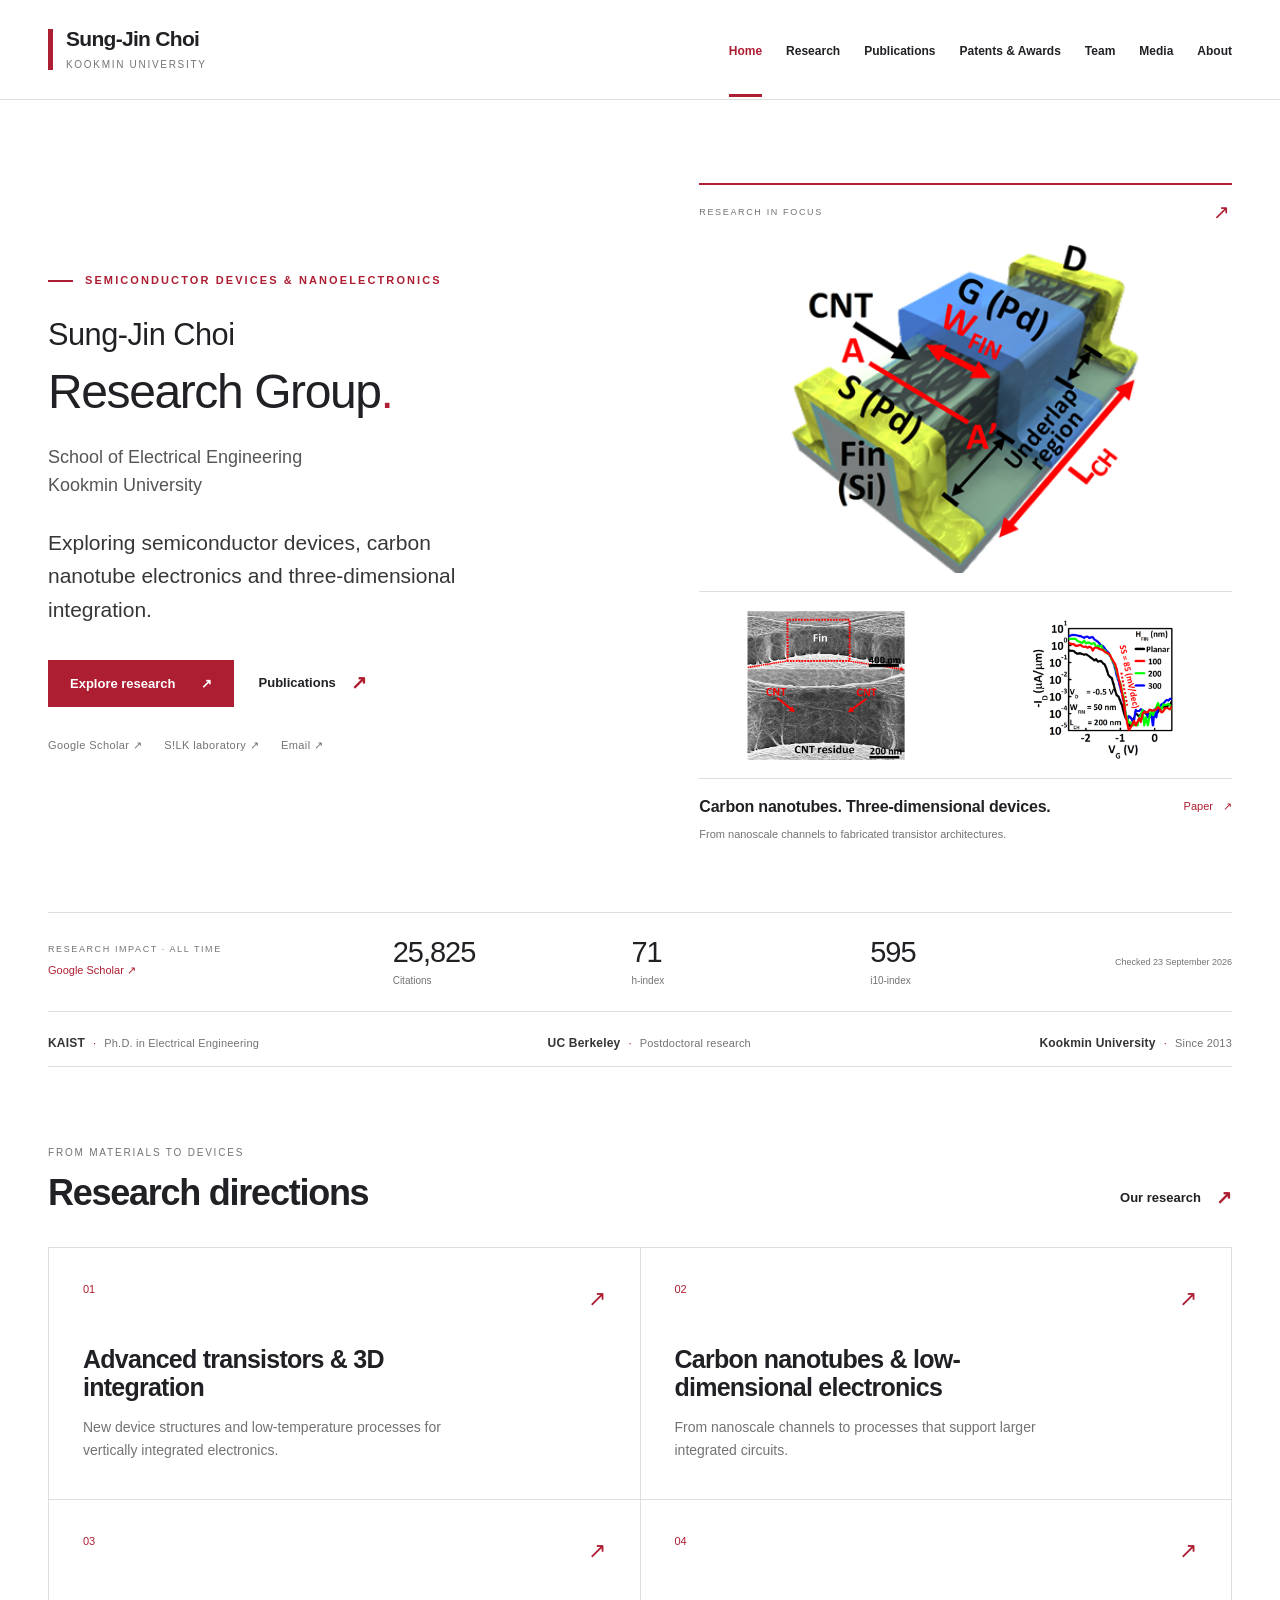
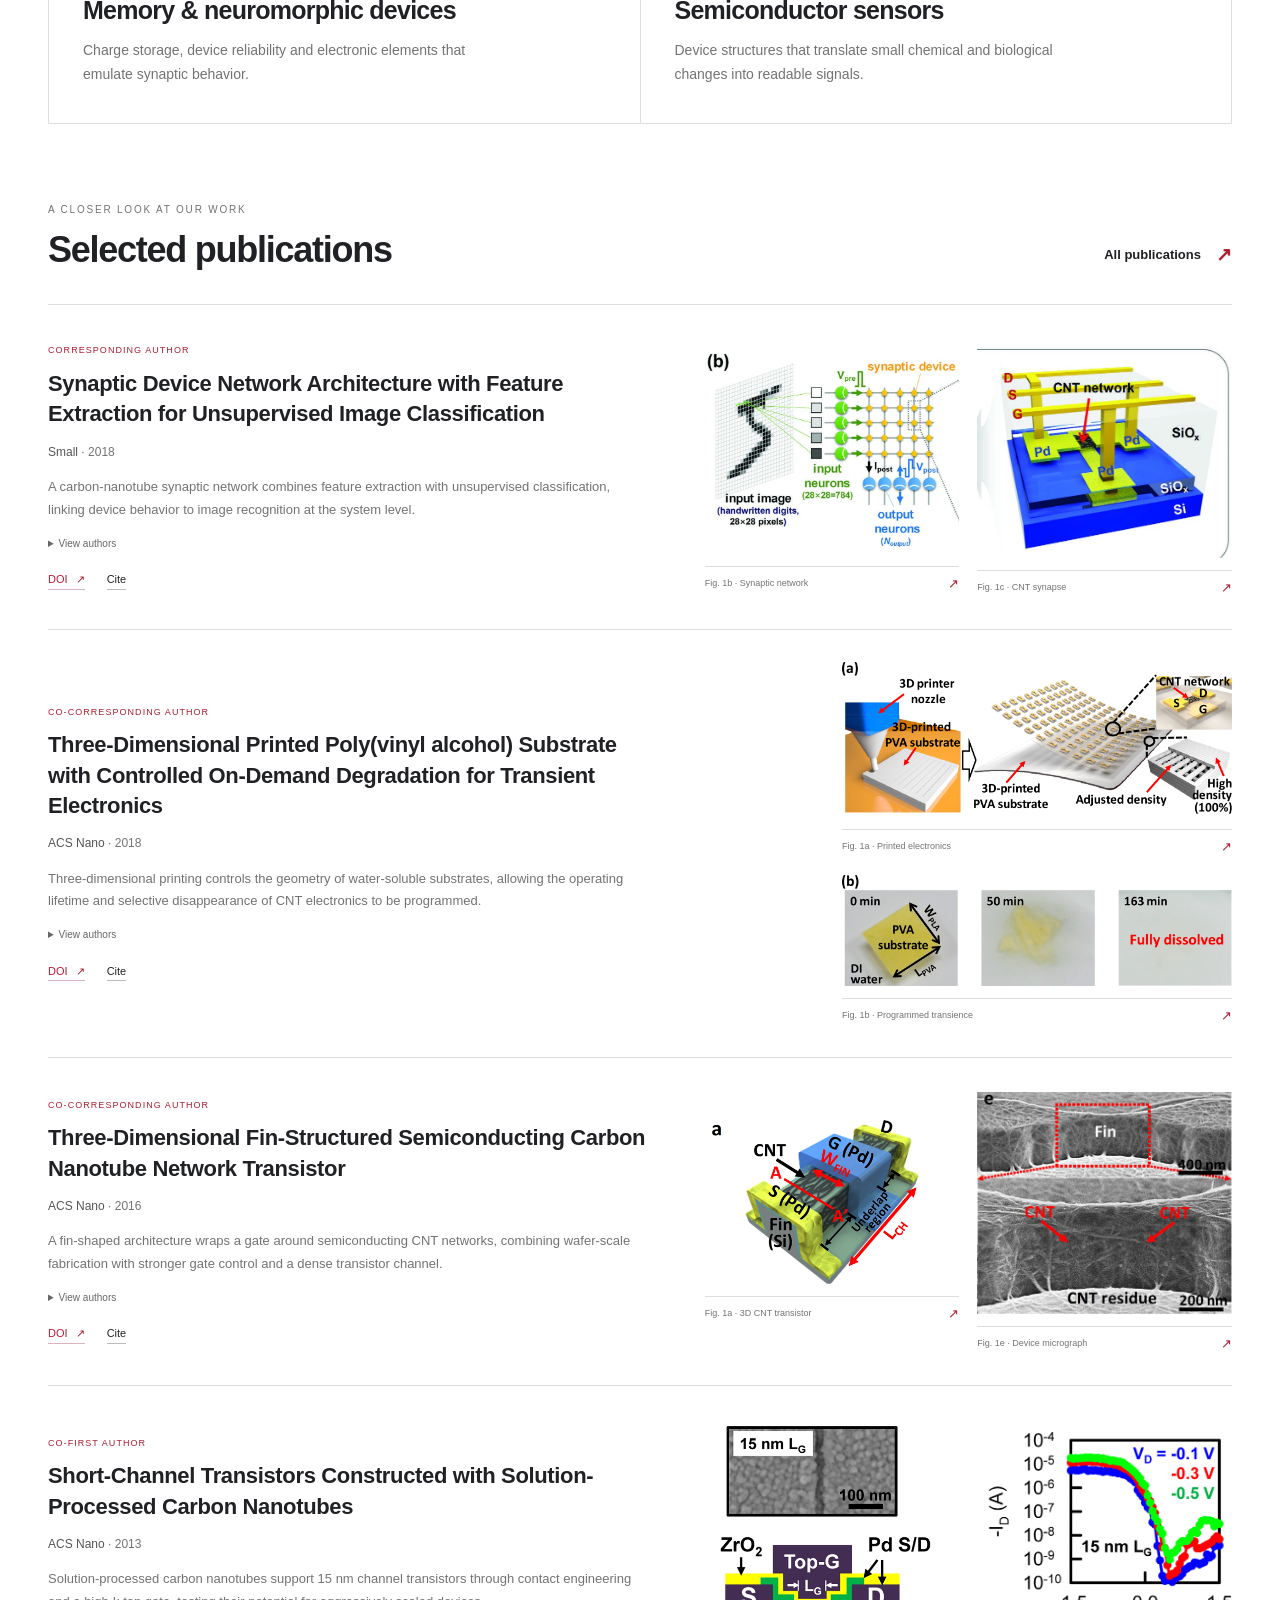
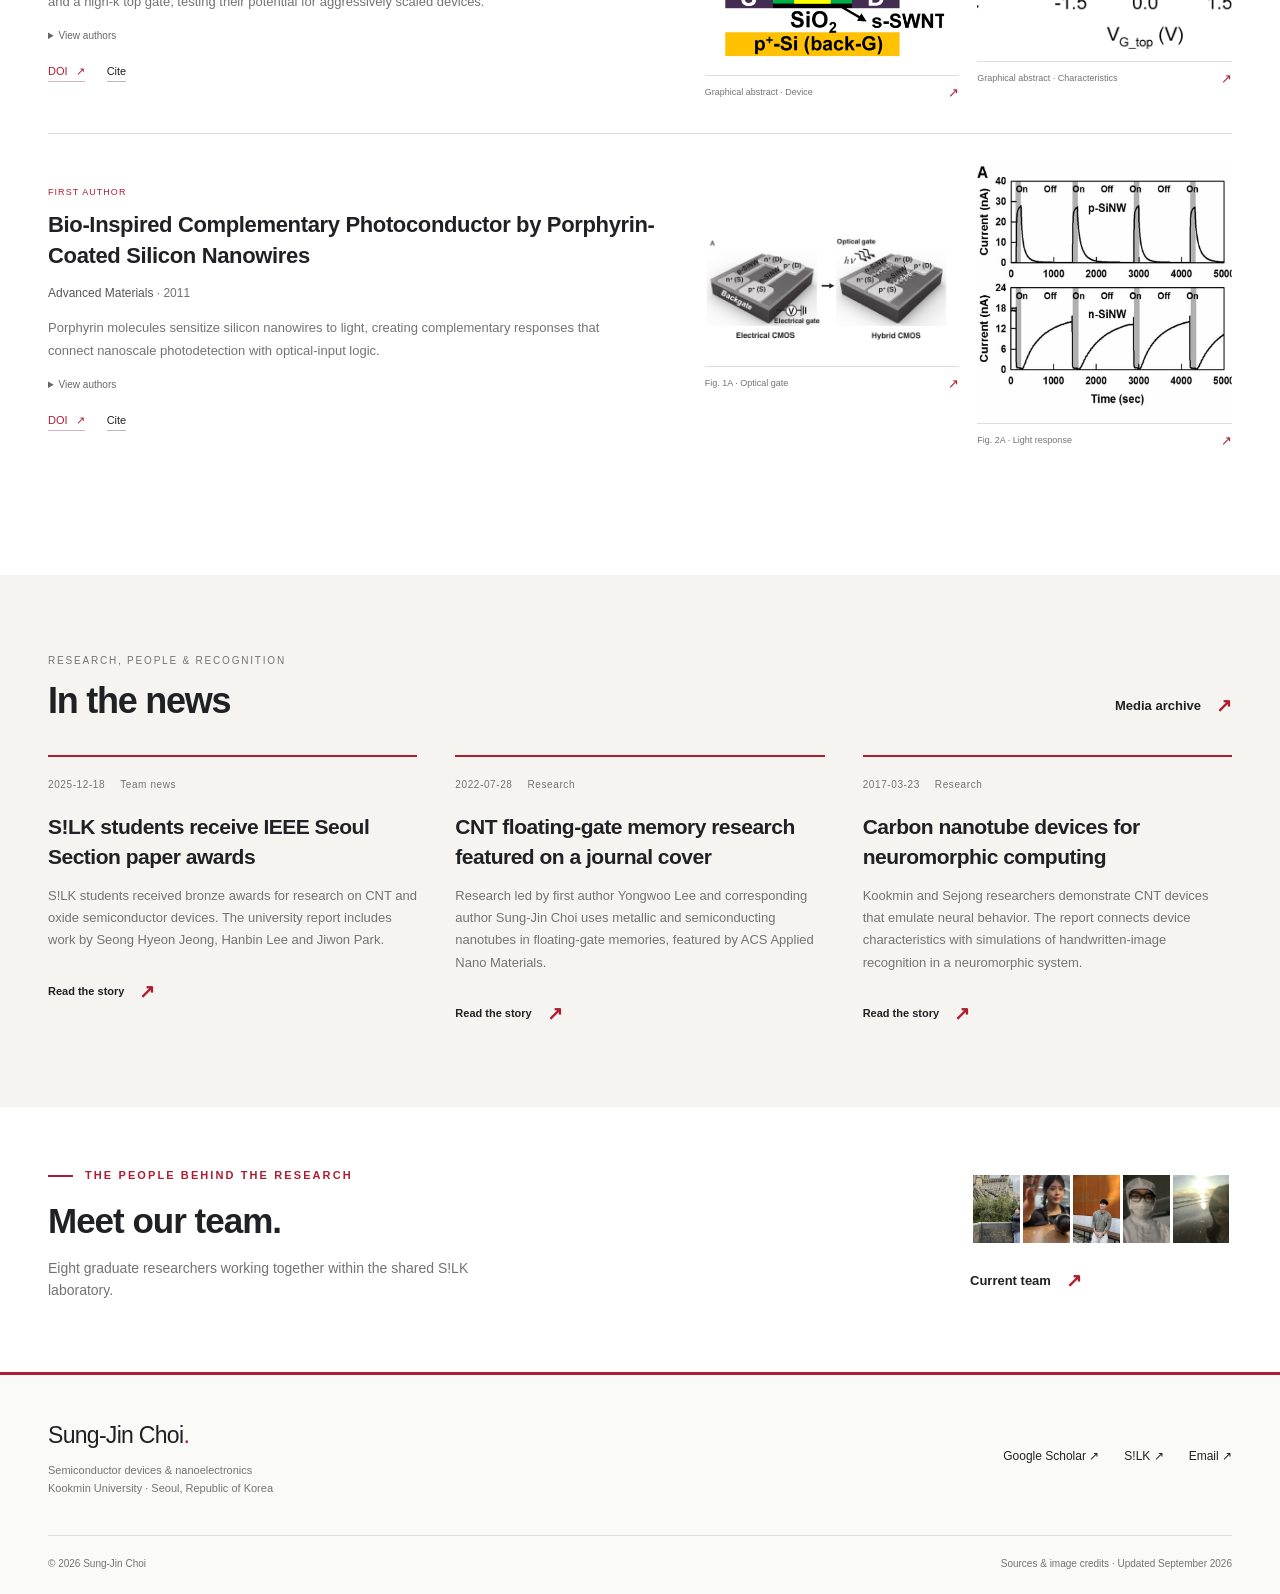
==== commit 356c3d4d: "Set explicit research group social previews" ====
--- a/index.html
+++ b/index.html
@@ -1,2 +1,2 @@
 <!doctype html>
-<html lang="en"><head><meta charset="utf-8"><meta name="viewport" content="width=device-width,initial-scale=1"><meta name="description" content="Sung-Jin Choi, Professor at Kookmin University. Research in semiconductor devices, carbon nanotubes, memory and three-dimensional integration."><meta name="theme-color" content="#ae1e32"><meta property="og:title" content="Home · Sung-Jin Choi"><meta property="og:description" content="Sung-Jin Choi, Professor at Kookmin University. Research in semiconductor devices, carbon nanotubes, memory and three-dimensional integration."><meta property="og:type" content="website"><title>Home · Sung-Jin Choi</title><link rel="icon" href="assets/favicon.svg" type="image/svg+xml"><link rel="stylesheet" href="assets/style.css"><link rel="stylesheet" href="assets/sections.css"><script type="application/ld+json">{"@context": "https://schema.org", "@type": "Person", "name": "Sung-Jin Choi", "jobTitle": "Professor", "affiliation": {"@type": "CollegeOrUniversity", "name": "Kookmin University"}, "sameAs": ["https://scholar.google.com/citations?user=7epJAS4AAAAJ&hl=en", "https://silk.kookmin.ac.kr/"]}</script></head><body><a class="skip" href="#main">Skip to content</a><header class="site-header"><div class="wrap header-inner"><a class="brand" href="index.html" aria-label="Sung-Jin Choi home"><span class="brand-mark" aria-hidden="true"></span><span><span class="brand-name">Sung-Jin Choi</span><span class="brand-sub">Kookmin University</span></span></a><button class="menu-toggle" type="button" aria-expanded="false" aria-controls="main-nav">Menu <span aria-hidden="true">☰</span></button><nav id="main-nav" class="main-nav" aria-label="Main navigation"><a href="index.html" class="active" aria-current="page">Home</a><a href="research.html">Research</a><a href="publications.html">Publications</a><a href="patents.html">Patents &amp; Awards</a><a href="team.html">Team</a><a href="media.html">Media</a><a href="about.html">About</a></nav></div></header><main id="main"><div class="wrap"><section class="hero"><div><div class="eyebrow">Semiconductor devices & nanoelectronics</div><h1 class="hero-group-title"><span class="hero-group-name">Sung-Jin Choi</span> Research Group<span>.</span></h1><p class="hero-role">School of Electrical Engineering<br>Kookmin University</p><p class="hero-description">Exploring semiconductor devices, carbon nanotube electronics and three-dimensional integration.</p><div class="hero-links"><a href="research.html" class="button">Explore research <span aria-hidden="true">↗</span></a><a class="text-link" href="publications.html">Publications<span class="arrow" aria-hidden="true">↗</span></a></div><div class="hero-socials"><a href="https://scholar.google.com/citations?user=7epJAS4AAAAJ&amp;hl=en" target="_blank" rel="noopener noreferrer" class="">Google Scholar ↗</a><a href="https://silk.kookmin.ac.kr/" target="_blank" rel="noopener noreferrer" class="">S!LK laboratory ↗</a><a href="mailto:sjchoiee@kookmin.ac.kr">Email ↗</a></div></div><figure class="hero-science"><div class="hero-science-topline"><span>Research in focus</span><span class="hero-science-mark" aria-hidden="true">↗</span></div><div class="hero-science-main"><a href="assets/selected/fincnt2016-p2-i1.png" class="figure-window hero-main-window" target="_blank" rel="noopener noreferrer" aria-label="Open original figure: Schematic of a three-dimensional fin-structured CNT transistor"><svg class="research-panel" xmlns="http://www.w3.org/2000/svg" viewBox="0 0 482 310" width="482" height="310" role="img" aria-label="Schematic of a three-dimensional fin-structured CNT transistor"><title>Schematic of a three-dimensional fin-structured CNT transistor</title><defs><clipPath id="figure-clip-3"><path d="M0,0h482v310h-482z M0,0h44v36h-44z" clip-rule="evenodd"/></clipPath></defs><image href="assets/selected/fincnt2016-p2-i1.png" x="0" y="0" width="1000" height="681" preserveAspectRatio="none" clip-path="url(#figure-clip-3)"/></svg></a></div><div class="hero-science-detail has-companion"><a href="assets/selected/fincnt2016-p2-i1.png" class="figure-window hero-detail-window" target="_blank" rel="noopener noreferrer" aria-label="Open original figure: Scanning electron micrograph of the fabricated fin CNT channel"><svg class="research-panel" xmlns="http://www.w3.org/2000/svg" viewBox="524 0 476 454" width="476" height="454" role="img" aria-label="Scanning electron micrograph of the fabricated fin CNT channel"><title>Scanning electron micrograph of the fabricated fin CNT channel</title><defs><clipPath id="figure-clip-2"><path d="M524,0h476v454h-476z" clip-rule="evenodd"/></clipPath></defs><image href="assets/selected/fincnt2016-p2-i1.png" x="0" y="0" width="1000" height="681" preserveAspectRatio="none" clip-path="url(#figure-clip-2)"/></svg></a><a href="assets/selected/fincnt2016-p3-i1.png" class="figure-window hero-detail-window" target="_blank" rel="noopener noreferrer" aria-label="Open original figure: Transfer characteristics of planar and three-dimensional CNT transistors with different fin heights"><svg class="research-panel" xmlns="http://www.w3.org/2000/svg" viewBox="0 500 474 490" width="474" height="490" role="img" aria-label="Transfer characteristics of planar and three-dimensional CNT transistors with different fin heights"><title>Transfer characteristics of planar and three-dimensional CNT transistors with different fin heights</title><defs><clipPath id="figure-clip-1"><path d="M0,500h474v490h-474z M0,500h46v48h-46z" clip-rule="evenodd"/></clipPath></defs><image href="assets/selected/fincnt2016-p3-i1.png" x="0" y="0" width="1500" height="990" preserveAspectRatio="none" clip-path="url(#figure-clip-1)"/></svg></a></div><figcaption class="hero-science-caption"><div><strong>Carbon nanotubes. Three-dimensional devices.</strong><p>From nanoscale channels to fabricated transistor architectures.</p></div><a href="https://doi.org/10.1021/acsnano.6b05429" class="hero-science-source" target="_blank" rel="noopener noreferrer" aria-label="Read the research paper">Paper <span aria-hidden="true">↗</span></a></figcaption></figure></section><section class="scholar-strip" id="scholar-metrics" aria-label="Google Scholar research metrics"><div class="scholar-label"><span>Research impact · All time</span><a href="https://scholar.google.com/citations?user=7epJAS4AAAAJ&amp;hl=en" class="" target="_blank" rel="noopener noreferrer">Google Scholar <span aria-hidden="true">↗</span></a></div><div class="scholar-values"><a href="https://scholar.google.com/citations?user=7epJAS4AAAAJ&amp;hl=en" class="scholar-stat" target="_blank" rel="noopener noreferrer" aria-label="Citations: 25,825. View Google Scholar"><strong>25,825</strong><span>Citations</span></a><a href="https://scholar.google.com/citations?user=7epJAS4AAAAJ&amp;hl=en" class="scholar-stat" target="_blank" rel="noopener noreferrer" aria-label="h-index: 71. View Google Scholar"><strong>71</strong><span>h-index</span></a><a href="https://scholar.google.com/citations?user=7epJAS4AAAAJ&amp;hl=en" class="scholar-stat" target="_blank" rel="noopener noreferrer" aria-label="i10-index: 595. View Google Scholar"><strong>595</strong><span>i10-index</span></a></div><p class="scholar-checked">Checked 23 September 2026</p></section><div class="credentials"><span><strong>KAIST</strong><span class="dot">·</span>Ph.D. in Electrical Engineering</span><span><strong>UC Berkeley</strong><span class="dot">·</span>Postdoctoral research</span><span><strong>Kookmin University</strong><span class="dot">·</span>Since 2013</span></div><section class="section"><div class="section-head"><div><div class="section-label">From materials to devices</div><h2>Research directions</h2></div><a class="text-link" href="research.html">Our research<span class="arrow" aria-hidden="true">↗</span></a></div><div class="research-grid"><a class="research-card" href="research.html#transistors-3d"><div class="research-number">01<span aria-hidden="true">↗</span></div><h3>Advanced transistors &amp; 3D integration</h3><p>New device structures and low-temperature processes for vertically integrated electronics.</p></a><a class="research-card" href="research.html#low-dimensional"><div class="research-number">02<span aria-hidden="true">↗</span></div><h3>Carbon nanotubes &amp; low-dimensional electronics</h3><p>From nanoscale channels to processes that support larger integrated circuits.</p></a><a class="research-card" href="research.html#memory-neuromorphic"><div class="research-number">03<span aria-hidden="true">↗</span></div><h3>Memory &amp; neuromorphic devices</h3><p>Charge storage, device reliability and electronic elements that emulate synaptic behavior.</p></a><a class="research-card" href="research.html#sensors"><div class="research-number">04<span aria-hidden="true">↗</span></div><h3>Semiconductor sensors</h3><p>Device structures that translate small chemical and biological changes into readable signals.</p></a></div></section><section class="section featured-section" id="selected-publications" aria-labelledby="featured-heading"><div class="section-head"><div><div class="section-label">A closer look at our work</div><h2 id="featured-heading">Selected publications</h2></div><a class="text-link" href="publications.html">All publications <span class="arrow" aria-hidden="true">↗</span></a></div><div class="featured-list"><article class="featured-paper has-figures"><div class="featured-copy"><p class="featured-role">Corresponding author</p><h3><a href="https://doi.org/10.1002/smll.201800521" class="" target="_blank" rel="noopener noreferrer">Synaptic Device Network Architecture with Feature Extraction for Unsupervised Image Classification</a></h3><p class="featured-journal">Small<span aria-hidden="true"> · </span><span>2018</span></p><p class="featured-summary">A carbon-nanotube synaptic network combines feature extraction with unsupervised classification, linking device behavior to image recognition at the system level.</p><details class="featured-authors"><summary>View authors</summary><p>Sungho Kim, Bongsik Choi, Meehyun Lim, Yeamin Kim, Hee-Dong Kim, <strong>Sung-Jin Choi</strong></p></details><div class="featured-actions"><a href="https://doi.org/10.1002/smll.201800521" class="" target="_blank" rel="noopener noreferrer">DOI <span aria-hidden="true">↗</span></a><button type="button" data-cite="journal-0ae3d9a11d88" aria-label="Copy citation for Synaptic Device Network Architecture with Feature Extraction for Unsupervised Image Classification">Cite</button></div></div><div class="featured-figures"><figure class="featured-figure"><a href="assets/selected/small2018-p3-i1.jpg" class="figure-window " target="_blank" rel="noopener noreferrer" aria-label="Open original figure: A synaptic device network linking input and output neurons"><svg class="research-panel" xmlns="http://www.w3.org/2000/svg" viewBox="0 474 765 640" width="765" height="640" role="img" aria-label="A synaptic device network linking input and output neurons"><title>A synaptic device network linking input and output neurons</title><defs><clipPath id="figure-clip-4"><path d="M0,474h765v640h-765z" clip-rule="evenodd"/></clipPath></defs><image href="assets/selected/small2018-p3-i1.jpg" x="0" y="0" width="2000" height="1459" preserveAspectRatio="none" clip-path="url(#figure-clip-4)"/></svg></a><figcaption><span>Fig. 1b · Synaptic network</span><a href="https://doi.org/10.1002/smll.201800521" class="figure-source" target="_blank" rel="noopener noreferrer" aria-label="View the source for Fig. 1b · Synaptic network"><span aria-hidden="true">↗</span></a></figcaption></figure><figure class="featured-figure"><a href="assets/selected/small2018-p3-i1.jpg" class="figure-window " target="_blank" rel="noopener noreferrer" aria-label="Open original figure: Carbon nanotube synaptic transistor structure"><svg class="research-panel" xmlns="http://www.w3.org/2000/svg" viewBox="1400 537 600 520" width="600" height="520" role="img" aria-label="Carbon nanotube synaptic transistor structure"><title>Carbon nanotube synaptic transistor structure</title><defs><clipPath id="figure-clip-5"><path d="M1400,537h600v520h-600z" clip-rule="evenodd"/></clipPath></defs><image href="assets/selected/small2018-p3-i1.jpg" x="0" y="0" width="2000" height="1459" preserveAspectRatio="none" clip-path="url(#figure-clip-5)"/></svg></a><figcaption><span>Fig. 1c · CNT synapse</span><a href="https://doi.org/10.1002/smll.201800521" class="figure-source" target="_blank" rel="noopener noreferrer" aria-label="View the source for Fig. 1c · CNT synapse"><span aria-hidden="true">↗</span></a></figcaption></figure></div></article><article class="featured-paper has-figures"><div class="featured-copy"><p class="featured-role">Co-corresponding author</p><h3><a href="https://doi.org/10.1021/acsnano.8b02244" class="" target="_blank" rel="noopener noreferrer">Three-Dimensional Printed Poly(vinyl alcohol) Substrate with Controlled On-Demand Degradation for Transient Electronics</a></h3><p class="featured-journal">ACS Nano<span aria-hidden="true"> · </span><span>2018</span></p><p class="featured-summary">Three-dimensional printing controls the geometry of water-soluble substrates, allowing the operating lifetime and selective disappearance of CNT electronics to be programmed.</p><details class="featured-authors"><summary>View authors</summary><p>Jinsu Yoon, Jungmin Han, Bongsik Choi, Yongwoo Lee, Yeamin Kim, Jinhee Park, Meehyun Lim, Min-Ho Kang, Dae Hwan Kim, Dong Myong Kim, Sungho Kim, <strong>Sung-Jin Choi</strong></p></details><div class="featured-actions"><a href="https://doi.org/10.1021/acsnano.8b02244" class="" target="_blank" rel="noopener noreferrer">DOI <span aria-hidden="true">↗</span></a><button type="button" data-cite="journal-9b283986ead5" aria-label="Copy citation for Three-Dimensional Printed Poly(vinyl alcohol) Substrate with Controlled On-Demand Degradation for Transient Electronics">Cite</button></div></div><div class="featured-figures is-stacked"><figure class="featured-figure"><a href="assets/selected/pva2018-p2-i1.png" class="figure-window " target="_blank" rel="noopener noreferrer" aria-label="Open original figure: Printed PVA substrate with an array of CNT transistors"><svg class="research-panel" xmlns="http://www.w3.org/2000/svg" viewBox="0 0 1271 506" width="1271" height="506" role="img" aria-label="Printed PVA substrate with an array of CNT transistors"><title>Printed PVA substrate with an array of CNT transistors</title><defs><clipPath id="figure-clip-6"><path d="M0,0h1271v506h-1271z" clip-rule="evenodd"/></clipPath></defs><image href="assets/selected/pva2018-p2-i1.png" x="0" y="0" width="1271" height="910" preserveAspectRatio="none" clip-path="url(#figure-clip-6)"/></svg></a><figcaption><span>Fig. 1a · Printed electronics</span><a href="https://doi.org/10.1021/acsnano.8b02244" class="figure-source" target="_blank" rel="noopener noreferrer" aria-label="View the source for Fig. 1a · Printed electronics"><span aria-hidden="true">↗</span></a></figcaption></figure><figure class="featured-figure"><a href="assets/selected/pva2018-p2-i1.png" class="figure-window " target="_blank" rel="noopener noreferrer" aria-label="Open original figure: PVA substrate dissolving in water over time"><svg class="research-panel" xmlns="http://www.w3.org/2000/svg" viewBox="0 538 1271 372" width="1271" height="372" role="img" aria-label="PVA substrate dissolving in water over time"><title>PVA substrate dissolving in water over time</title><defs><clipPath id="figure-clip-7"><path d="M0,538h1271v372h-1271z" clip-rule="evenodd"/></clipPath></defs><image href="assets/selected/pva2018-p2-i1.png" x="0" y="0" width="1271" height="910" preserveAspectRatio="none" clip-path="url(#figure-clip-7)"/></svg></a><figcaption><span>Fig. 1b · Programmed transience</span><a href="https://doi.org/10.1021/acsnano.8b02244" class="figure-source" target="_blank" rel="noopener noreferrer" aria-label="View the source for Fig. 1b · Programmed transience"><span aria-hidden="true">↗</span></a></figcaption></figure></div></article><article class="featured-paper has-figures"><div class="featured-copy"><p class="featured-role">Co-corresponding author</p><h3><a href="https://doi.org/10.1021/acsnano.6b05429" class="" target="_blank" rel="noopener noreferrer">Three-Dimensional Fin-Structured Semiconducting Carbon Nanotube Network Transistor</a></h3><p class="featured-journal">ACS Nano<span aria-hidden="true"> · </span><span>2016</span></p><p class="featured-summary">A fin-shaped architecture wraps a gate around semiconducting CNT networks, combining wafer-scale fabrication with stronger gate control and a dense transistor channel.</p><details class="featured-authors"><summary>View authors</summary><p>Dongil Lee, Byung-Hyun Lee, Jinsu Yoon, Dae-Chul Ahn, Jun-Young Park, Jae Hur, Myung-Su Kim, Seung-Bae Jeon, Min-Ho Kang, Kwanghee Kim, Meehyun Lim, <strong>Sung-Jin Choi</strong>, Yang-Kyu Choi</p></details><div class="featured-actions"><a href="https://doi.org/10.1021/acsnano.6b05429" class="" target="_blank" rel="noopener noreferrer">DOI <span aria-hidden="true">↗</span></a><button type="button" data-cite="journal-1365bca11999" aria-label="Copy citation for Three-Dimensional Fin-Structured Semiconducting Carbon Nanotube Network Transistor">Cite</button></div></div><div class="featured-figures"><figure class="featured-figure"><a href="assets/selected/fincnt2016-p2-i1.png" class="figure-window " target="_blank" rel="noopener noreferrer" aria-label="Open original figure: Schematic of a three-dimensional fin-structured CNT transistor"><svg class="research-panel" xmlns="http://www.w3.org/2000/svg" viewBox="0 0 482 310" width="482" height="310" role="img" aria-label="Schematic of a three-dimensional fin-structured CNT transistor"><title>Schematic of a three-dimensional fin-structured CNT transistor</title><defs><clipPath id="figure-clip-8"><path d="M0,0h482v310h-482z" clip-rule="evenodd"/></clipPath></defs><image href="assets/selected/fincnt2016-p2-i1.png" x="0" y="0" width="1000" height="681" preserveAspectRatio="none" clip-path="url(#figure-clip-8)"/></svg></a><figcaption><span>Fig. 1a · 3D CNT transistor</span><a href="https://doi.org/10.1021/acsnano.6b05429" class="figure-source" target="_blank" rel="noopener noreferrer" aria-label="View the source for Fig. 1a · 3D CNT transistor"><span aria-hidden="true">↗</span></a></figcaption></figure><figure class="featured-figure"><a href="assets/selected/fincnt2016-p2-i1.png" class="figure-window " target="_blank" rel="noopener noreferrer" aria-label="Open original figure: Scanning electron micrograph of the fabricated fin CNT channel"><svg class="research-panel" xmlns="http://www.w3.org/2000/svg" viewBox="483 0 517 454" width="517" height="454" role="img" aria-label="Scanning electron micrograph of the fabricated fin CNT channel"><title>Scanning electron micrograph of the fabricated fin CNT channel</title><defs><clipPath id="figure-clip-9"><path d="M483,0h517v454h-517z" clip-rule="evenodd"/></clipPath></defs><image href="assets/selected/fincnt2016-p2-i1.png" x="0" y="0" width="1000" height="681" preserveAspectRatio="none" clip-path="url(#figure-clip-9)"/></svg></a><figcaption><span>Fig. 1e · Device micrograph</span><a href="https://doi.org/10.1021/acsnano.6b05429" class="figure-source" target="_blank" rel="noopener noreferrer" aria-label="View the source for Fig. 1e · Device micrograph"><span aria-hidden="true">↗</span></a></figcaption></figure></div></article><article class="featured-paper has-figures"><div class="featured-copy"><p class="featured-role">Co-first author</p><h3><a href="https://doi.org/10.1021/nn305277d" class="" target="_blank" rel="noopener noreferrer">Short-Channel Transistors Constructed with Solution-Processed Carbon Nanotubes</a></h3><p class="featured-journal">ACS Nano<span aria-hidden="true"> · </span><span>2013</span></p><p class="featured-summary">Solution-processed carbon nanotubes support 15 nm channel transistors through contact engineering and a high-k top gate, testing their potential for aggressively scaled devices.</p><details class="featured-authors"><summary>View authors</summary><p><strong>Sung-Jin Choi</strong>, Patrick Bennett, Kuniharu Takei, Chuan Wang, Cheuk Chi Lo, Ali Javey, Jeffrey Bokor</p></details><div class="featured-actions"><a href="https://doi.org/10.1021/nn305277d" class="" target="_blank" rel="noopener noreferrer">DOI <span aria-hidden="true">↗</span></a><button type="button" data-cite="journal-f7300a52d45d" aria-label="Copy citation for Short-Channel Transistors Constructed with Solution-Processed Carbon Nanotubes">Cite</button></div></div><div class="featured-figures"><figure class="featured-figure"><a href="assets/selected/shortcnt2013-p1-i1.png" class="figure-window " target="_blank" rel="noopener noreferrer" aria-label="Open original figure: 15 nm CNT transistor micrograph and device cross-section"><svg class="research-panel" xmlns="http://www.w3.org/2000/svg" viewBox="0 0 437 479" width="437" height="479" role="img" aria-label="15 nm CNT transistor micrograph and device cross-section"><title>15 nm CNT transistor micrograph and device cross-section</title><defs><clipPath id="figure-clip-10"><path d="M0,0h437v479h-437z" clip-rule="evenodd"/></clipPath></defs><image href="assets/selected/shortcnt2013-p1-i1.png" x="0" y="0" width="1000" height="479" preserveAspectRatio="none" clip-path="url(#figure-clip-10)"/></svg></a><figcaption><span>Graphical abstract · Device</span><a href="https://doi.org/10.1021/nn305277d" class="figure-source" target="_blank" rel="noopener noreferrer" aria-label="View the source for Graphical abstract · Device"><span aria-hidden="true">↗</span></a></figcaption></figure><figure class="featured-figure"><a href="assets/selected/shortcnt2013-p1-i1.png" class="figure-window " target="_blank" rel="noopener noreferrer" aria-label="Open original figure: Measured gate-voltage response of a 15 nm CNT transistor"><svg class="research-panel" xmlns="http://www.w3.org/2000/svg" viewBox="438 0 562 479" width="562" height="479" role="img" aria-label="Measured gate-voltage response of a 15 nm CNT transistor"><title>Measured gate-voltage response of a 15 nm CNT transistor</title><defs><clipPath id="figure-clip-11"><path d="M438,0h562v479h-562z" clip-rule="evenodd"/></clipPath></defs><image href="assets/selected/shortcnt2013-p1-i1.png" x="0" y="0" width="1000" height="479" preserveAspectRatio="none" clip-path="url(#figure-clip-11)"/></svg></a><figcaption><span>Graphical abstract · Characteristics</span><a href="https://doi.org/10.1021/nn305277d" class="figure-source" target="_blank" rel="noopener noreferrer" aria-label="View the source for Graphical abstract · Characteristics"><span aria-hidden="true">↗</span></a></figcaption></figure></div></article><article class="featured-paper has-figures"><div class="featured-copy"><p class="featured-role">First author</p><h3><a href="https://doi.org/10.1002/adma.201101931" class="" target="_blank" rel="noopener noreferrer">Bio-Inspired Complementary Photoconductor by Porphyrin-Coated Silicon Nanowires</a></h3><p class="featured-journal">Advanced Materials<span aria-hidden="true"> · </span><span>2011</span></p><p class="featured-summary">Porphyrin molecules sensitize silicon nanowires to light, creating complementary responses that connect nanoscale photodetection with optical-input logic.</p><details class="featured-authors"><summary>View authors</summary><p><strong>Sung-Jin Choi</strong>, Young-Chul Lee, Myeong-Lok Seol, Jae-Hyuk Ahn, Sungho Kim, Dong-Il Moon, Jin-Woo Han, Stephen Mann, Ji-Won Yang, Yang-Kyu Choi</p></details><div class="featured-actions"><a href="https://doi.org/10.1002/adma.201101931" class="" target="_blank" rel="noopener noreferrer">DOI <span aria-hidden="true">↗</span></a><button type="button" data-cite="journal-d79ee6474335" aria-label="Copy citation for Bio-Inspired Complementary Photoconductor by Porphyrin-Coated Silicon Nanowires">Cite</button></div></div><div class="featured-figures"><figure class="featured-figure"><a href="assets/selected/photo2011-fig1a.png" class="figure-window " target="_blank" rel="noopener noreferrer" aria-label="Open original figure: Electrical and hybrid CMOS structures incorporating silicon nanowires"><svg class="research-panel" xmlns="http://www.w3.org/2000/svg" viewBox="0 0 1100 444" width="1100" height="444" role="img" aria-label="Electrical and hybrid CMOS structures incorporating silicon nanowires"><title>Electrical and hybrid CMOS structures incorporating silicon nanowires</title><defs><clipPath id="figure-clip-12"><path d="M0,0h1100v444h-1100z" clip-rule="evenodd"/></clipPath></defs><image href="assets/selected/photo2011-fig1a.png" x="0" y="0" width="1100" height="444" preserveAspectRatio="none" clip-path="url(#figure-clip-12)"/></svg></a><figcaption><span>Fig. 1A · Optical gate</span><a href="https://doi.org/10.1002/adma.201101931" class="figure-source" target="_blank" rel="noopener noreferrer" aria-label="View the source for Fig. 1A · Optical gate"><span aria-hidden="true">↗</span></a></figcaption></figure><figure class="featured-figure"><a href="assets/selected/photo2011-p2-i5.jpg" class="figure-window " target="_blank" rel="noopener noreferrer" aria-label="Open original figure: Complementary light responses of p-type and n-type silicon nanowires"><svg class="research-panel" xmlns="http://www.w3.org/2000/svg" viewBox="0 0 752 723" width="752" height="723" role="img" aria-label="Complementary light responses of p-type and n-type silicon nanowires"><title>Complementary light responses of p-type and n-type silicon nanowires</title><defs><clipPath id="figure-clip-13"><path d="M0,0h752v723h-752z" clip-rule="evenodd"/></clipPath></defs><image href="assets/selected/photo2011-p2-i5.jpg" x="0" y="0" width="1300" height="723" preserveAspectRatio="none" clip-path="url(#figure-clip-13)"/></svg></a><figcaption><span>Fig. 2A · Light response</span><a href="https://doi.org/10.1002/adma.201101931" class="figure-source" target="_blank" rel="noopener noreferrer" aria-label="View the source for Fig. 2A · Light response"><span aria-hidden="true">↗</span></a></figcaption></figure></div></article></div></section></div><section class="section soft"><div class="wrap"><div class="section-head"><div><div class="section-label">Research, people & recognition</div><h2>In the news</h2></div><a class="text-link" href="media.html">Media archive<span class="arrow" aria-hidden="true">↗</span></a></div><div class="news-grid"><article class="news-card"><div class="news-meta"><span>2025-12-18</span><span>Team news</span></div><h3><a href="media.html#ieee-student-awards-2025">S!LK students receive IEEE Seoul Section paper awards</a></h3><p>S!LK students received bronze awards for research on CNT and oxide semiconductor devices. The university report includes work by Seong Hyeon Jeong, Hanbin Lee and Jiwon Park.</p><a class="text-link" href="media.html#ieee-student-awards-2025">Read the story<span class="arrow" aria-hidden="true">↗</span></a></article><article class="news-card"><div class="news-meta"><span>2022-07-28</span><span>Research</span></div><h3><a href="media.html#cnt-floating-memory-2022">CNT floating-gate memory research featured on a journal cover</a></h3><p>Research led by first author Yongwoo Lee and corresponding author Sung-Jin Choi uses metallic and semiconducting nanotubes in floating-gate memories, featured by ACS Applied Nano Materials.</p><a class="text-link" href="media.html#cnt-floating-memory-2022">Read the story<span class="arrow" aria-hidden="true">↗</span></a></article><article class="news-card"><div class="news-meta"><span>2017-03-23</span><span>Research</span></div><h3><a href="media.html#neuromorphic-cnt-2017">Carbon nanotube devices for neuromorphic computing</a></h3><p>Kookmin and Sejong researchers demonstrate CNT devices that emulate neural behavior. The report connects device characteristics with simulations of handwritten-image recognition in a neuromorphic system.</p><a class="text-link" href="media.html#neuromorphic-cnt-2017">Read the story<span class="arrow" aria-hidden="true">↗</span></a></article></div></div></section><div class="wrap"><section class="team-teaser"><div><div class="eyebrow">The people behind the research</div><h2 style="margin-top:16px">Meet our team.</h2><p>Eight graduate researchers working together within the shared S!LK laboratory.</p></div><div><a href="team.html" class="small-portraits" aria-label="Meet our eight current team members"><img src="assets/team/hanbin-lee.png" alt="Hanbin Lee" width="62" height="74" loading="lazy"><img src="assets/team/jeong-yeon-im.jpg" alt="Jeong Yeon Im" width="62" height="74" loading="lazy"><img src="assets/team/jiwon-park.jpg" alt="Jiwon Park" width="62" height="74" loading="lazy"><img src="assets/team/seong-hyeon-jeong.jpg" alt="Seong Hyeon Jeong" width="62" height="74" loading="lazy"><img src="assets/team/minji-choi.jpg" alt="Minji Choi" width="62" height="74" loading="lazy"></a><div style="margin-top:20px"><a class="text-link" href="team.html">Current team<span class="arrow" aria-hidden="true">↗</span></a></div></div></section></div></main><footer class="site-footer"><div class="wrap"><div class="footer-top"><div><a class="footer-name" href="index.html">Sung-Jin Choi<span style="color:var(--red)">.</span></a><p class="footer-sub">Semiconductor devices & nanoelectronics<br>Kookmin University · Seoul, Republic of Korea</p></div><div class="footer-links"><a href="https://scholar.google.com/citations?user=7epJAS4AAAAJ&amp;hl=en" target="_blank" rel="noopener noreferrer" class="">Google Scholar ↗</a><a href="https://silk.kookmin.ac.kr/" target="_blank" rel="noopener noreferrer" class="">S!LK ↗</a><a href="mailto:sjchoiee@kookmin.ac.kr">Email ↗</a></div></div><div class="footer-bottom"><span>© 2026 Sung-Jin Choi</span><span><a href="credits.html">Sources & image credits</a> · Updated September 2026</span></div></div></footer><script>window.SITE_DATA={"publications": [{"id": "journal-9b283986ead5", "type": "journal", "title": "Three-Dimensional Printed Poly(vinyl alcohol) Substrate with Controlled On-Demand Degradation for Transient Electronics", "authors": "Jinsu Yoon, Jungmin Han, Bongsik Choi, Yongwoo Lee, Yeamin Kim, Jinhee Park, Meehyun Lim, Min-Ho Kang, Dae Hwan Kim, Dong Myong Kim, Sungho Kim, Sung-Jin Choi", "authors_list": ["Jinsu Yoon", "Jungmin Han", "Bongsik Choi", "Yongwoo Lee", "Yeamin Kim", "Jinhee Park", "Meehyun Lim", "Min-Ho Kang", "Dae Hwan Kim", "Dong Myong Kim", "Sungho Kim", "Sung-Jin Choi"], "venue": "ACS Nano", "year": 2018, "volume": "12", "issue": "6", "pages": "6006–6012", "doi": "10.1021/acsnano.8b02244", "doi_url": "https://doi.org/10.1021/acsnano.8b02244", "source_url": "https://doi.org/10.1021/acsnano.8b02244", "source_urls": ["https://silk.kookmin.ac.kr/shop_contents/myboard_list.htm?page=4&myboard_code=sub3_1"], "selected": true, "bibliographic_details": "12(6), 6006–6012", "summary": "Three-dimensional printing controls the geometry of water-soluble substrates, allowing the operating lifetime and selective disappearance of CNT electronics to be programmed.", "research_theme": "low-dimensional", "author_role": "Co-corresponding author"}, {"id": "journal-0ae3d9a11d88", "type": "journal", "title": "Synaptic Device Network Architecture with Feature Extraction for Unsupervised Image Classification", "authors": "Sungho Kim, Bongsik Choi, Meehyun Lim, Yeamin Kim, Hee-Dong Kim, Sung-Jin Choi", "authors_list": ["Sungho Kim", "Bongsik Choi", "Meehyun Lim", "Yeamin Kim", "Hee-Dong Kim", "Sung-Jin Choi"], "venue": "Small", "year": 2018, "volume": "14", "issue": "32", "pages": "1800521", "doi": "10.1002/smll.201800521", "doi_url": "https://doi.org/10.1002/smll.201800521", "source_url": "https://doi.org/10.1002/smll.201800521", "source_urls": ["https://silk.kookmin.ac.kr/shop_contents/myboard_list.htm?page=4&myboard_code=sub3_1", "https://scholar.google.com/citations?view_op=view_citation&hl=en&user=7epJAS4AAAAJ&cstart=300&pagesize=100&citation_for_view=7epJAS4AAAAJ:xoUPa80C5rMC"], "selected": true, "bibliographic_details": "14(32), 1800521", "article_number": "1800521", "summary": "A carbon-nanotube synaptic network combines feature extraction with unsupervised classification, linking device behavior to image recognition at the system level.", "research_theme": "memory-neuromorphic", "author_role": "Corresponding author"}, {"id": "journal-1365bca11999", "type": "journal", "title": "Three-Dimensional Fin-Structured Semiconducting Carbon Nanotube Network Transistor", "authors": "Dongil Lee, Byung-Hyun Lee, Jinsu Yoon, Dae-Chul Ahn, Jun-Young Park, Jae Hur, Myung-Su Kim, Seung-Bae Jeon, Min-Ho Kang, Kwanghee Kim, Meehyun Lim, Sung-Jin Choi, Yang-Kyu Choi", "authors_list": ["Dongil Lee", "Byung-Hyun Lee", "Jinsu Yoon", "Dae-Chul Ahn", "Jun-Young Park", "Jae Hur", "Myung-Su Kim", "Seung-Bae Jeon", "Min-Ho Kang", "Kwanghee Kim", "Meehyun Lim", "Sung-Jin Choi", "Yang-Kyu Choi"], "venue": "ACS Nano", "year": 2016, "volume": "10", "issue": "12", "pages": "10894–10900", "doi": "10.1021/acsnano.6b05429", "doi_url": "https://doi.org/10.1021/acsnano.6b05429", "source_url": "https://doi.org/10.1021/acsnano.6b05429", "source_urls": ["https://silk.kookmin.ac.kr/shop_contents/myboard_list.htm?page=5&myboard_code=sub3_1", "https://scholar.google.com/citations?view_op=view_citation&hl=en&user=7epJAS4AAAAJ&cstart=200&pagesize=100&citation_for_view=7epJAS4AAAAJ:2LJqrQHhYIgC"], "selected": true, "bibliographic_details": "10(12), 10894–10900", "summary": "A fin-shaped architecture wraps a gate around semiconducting CNT networks, combining wafer-scale fabrication with stronger gate control and a dense transistor channel.", "research_theme": "transistors-3d", "author_role": "Co-corresponding author"}, {"id": "journal-f7300a52d45d", "type": "journal", "title": "Short-Channel Transistors Constructed with Solution-Processed Carbon Nanotubes", "authors": "Sung-Jin Choi, Patrick Bennett, Kuniharu Takei, Chuan Wang, Cheuk Chi Lo, Ali Javey, Jeffrey Bokor", "authors_list": ["Sung-Jin Choi", "Patrick Bennett", "Kuniharu Takei", "Chuan Wang", "Cheuk Chi Lo", "Ali Javey", "Jeffrey Bokor"], "venue": "ACS Nano", "year": 2013, "volume": "7", "issue": "1", "pages": "798–803", "doi": "10.1021/nn305277d", "doi_url": "https://doi.org/10.1021/nn305277d", "source_url": "https://doi.org/10.1021/nn305277d", "source_urls": ["https://silk.kookmin.ac.kr/shop_contents/myboard_list.htm?page=6&myboard_code=sub3_1", "https://scholar.google.com/citations?view_op=view_citation&hl=en&user=7epJAS4AAAAJ&pagesize=100&citation_for_view=7epJAS4AAAAJ:Og1tA8FjbJAC"], "selected": true, "bibliographic_details": "7(1), 798–803", "summary": "Solution-processed carbon nanotubes support 15 nm channel transistors through contact engineering and a high-k top gate, testing their potential for aggressively scaled devices.", "research_theme": "low-dimensional", "author_role": "Co-first author"}, {"id": "journal-d79ee6474335", "type": "journal", "title": "Bio-Inspired Complementary Photoconductor by Porphyrin-Coated Silicon Nanowires", "authors": "Sung-Jin Choi, Young-Chul Lee, Myeong-Lok Seol, Jae-Hyuk Ahn, Sungho Kim, Dong-Il Moon, Jin-Woo Han, Stephen Mann, Ji-Won Yang, Yang-Kyu Choi", "authors_list": ["Sung-Jin Choi", "Young-Chul Lee", "Myeong-Lok Seol", "Jae-Hyuk Ahn", "Sungho Kim", "Dong-Il Moon", "Jin-Woo Han", "Stephen Mann", "Ji-Won Yang", "Yang-Kyu Choi"], "venue": "Advanced Materials", "year": 2011, "volume": "23", "pages": "3979–3983", "doi": "10.1002/adma.201101931", "doi_url": "https://doi.org/10.1002/adma.201101931", "source_url": "https://doi.org/10.1002/adma.201101931", "source_urls": ["https://silk.kookmin.ac.kr/shop_contents/myboard_list.htm?page=7&myboard_code=sub3_1", "https://scholar.google.com/citations?view_op=view_citation&hl=en&user=7epJAS4AAAAJ&cstart=200&pagesize=100&citation_for_view=7epJAS4AAAAJ:unp9ATQDT5gC"], "selected": true, "bibliographic_details": "23(34), 3979–3983", "issue": "34", "summary": "Porphyrin molecules sensitize silicon nanowires to light, creating complementary responses that connect nanoscale photodetection with optical-input logic.", "research_theme": "sensors", "author_role": "First author"}]};</script><script src="assets/app.js" defer></script></body></html>+<html lang="en"><head><meta charset="utf-8"><meta name="viewport" content="width=device-width,initial-scale=1"><meta name="description" content="Sung-Jin Choi, Professor at Kookmin University. Research in semiconductor devices, carbon nanotubes, memory and three-dimensional integration."><meta name="theme-color" content="#ae1e32"><title>Sung-Jin Choi Research Group</title><link rel="canonical" href="https://sjchoiee-research.github.io/"><meta property="og:title" content="Sung-Jin Choi Research Group"><meta property="og:description" content="Sung-Jin Choi, Professor at Kookmin University. Research in semiconductor devices, carbon nanotubes, memory and three-dimensional integration."><meta property="og:type" content="website"><meta property="og:site_name" content="Sung-Jin Choi Research Group"><meta property="og:url" content="https://sjchoiee-research.github.io/"><meta property="og:image" content="https://sjchoiee-research.github.io/assets/social/research-group-share-v1.png"><meta property="og:image:secure_url" content="https://sjchoiee-research.github.io/assets/social/research-group-share-v1.png"><meta property="og:image:type" content="image/png"><meta property="og:image:width" content="1200"><meta property="og:image:height" content="630"><meta property="og:image:alt" content="Sung-Jin Choi Research Group — carbon nanotube semiconductor devices"><meta name="twitter:card" content="summary_large_image"><meta name="twitter:image" content="https://sjchoiee-research.github.io/assets/social/research-group-share-v1.png"><meta name="twitter:title" content="Sung-Jin Choi Research Group"><meta name="twitter:description" content="Sung-Jin Choi, Professor at Kookmin University. Research in semiconductor devices, carbon nanotubes, memory and three-dimensional integration."><link rel="icon" href="assets/favicon.svg" type="image/svg+xml"><link rel="stylesheet" href="assets/style.css"><link rel="stylesheet" href="assets/sections.css"><script type="application/ld+json">{"@context": "https://schema.org", "@type": "Person", "name": "Sung-Jin Choi", "jobTitle": "Professor", "affiliation": {"@type": "CollegeOrUniversity", "name": "Kookmin University"}, "sameAs": ["https://scholar.google.com/citations?user=7epJAS4AAAAJ&hl=en", "https://silk.kookmin.ac.kr/"]}</script></head><body><a class="skip" href="#main">Skip to content</a><header class="site-header"><div class="wrap header-inner"><a class="brand" href="index.html" aria-label="Sung-Jin Choi home"><span class="brand-mark" aria-hidden="true"></span><span><span class="brand-name">Sung-Jin Choi</span><span class="brand-sub">Kookmin University</span></span></a><button class="menu-toggle" type="button" aria-expanded="false" aria-controls="main-nav">Menu <span aria-hidden="true">☰</span></button><nav id="main-nav" class="main-nav" aria-label="Main navigation"><a href="index.html" class="active" aria-current="page">Home</a><a href="research.html">Research</a><a href="publications.html">Publications</a><a href="patents.html">Patents &amp; Awards</a><a href="team.html">Team</a><a href="media.html">Media</a><a href="about.html">About</a></nav></div></header><main id="main"><div class="wrap"><section class="hero"><div><div class="eyebrow">Semiconductor devices & nanoelectronics</div><h1 class="hero-group-title"><span class="hero-group-name">Sung-Jin Choi</span> Research Group<span>.</span></h1><p class="hero-role">School of Electrical Engineering<br>Kookmin University</p><p class="hero-description">Exploring semiconductor devices, carbon nanotube electronics and three-dimensional integration.</p><div class="hero-links"><a href="research.html" class="button">Explore research <span aria-hidden="true">↗</span></a><a class="text-link" href="publications.html">Publications<span class="arrow" aria-hidden="true">↗</span></a></div><div class="hero-socials"><a href="https://scholar.google.com/citations?user=7epJAS4AAAAJ&amp;hl=en" target="_blank" rel="noopener noreferrer" class="">Google Scholar ↗</a><a href="https://silk.kookmin.ac.kr/" target="_blank" rel="noopener noreferrer" class="">S!LK laboratory ↗</a><a href="mailto:sjchoiee@kookmin.ac.kr">Email ↗</a></div></div><figure class="hero-science"><div class="hero-science-topline"><span>Research in focus</span><span class="hero-science-mark" aria-hidden="true">↗</span></div><div class="hero-science-main"><a href="assets/selected/fincnt2016-p2-i1.png" class="figure-window hero-main-window" target="_blank" rel="noopener noreferrer" aria-label="Open original figure: Schematic of a three-dimensional fin-structured CNT transistor"><svg class="research-panel" xmlns="http://www.w3.org/2000/svg" viewBox="0 0 482 310" width="482" height="310" role="img" aria-label="Schematic of a three-dimensional fin-structured CNT transistor"><title>Schematic of a three-dimensional fin-structured CNT transistor</title><defs><clipPath id="figure-clip-3"><path d="M0,0h482v310h-482z M0,0h44v36h-44z" clip-rule="evenodd"/></clipPath></defs><image href="assets/selected/fincnt2016-p2-i1.png" x="0" y="0" width="1000" height="681" preserveAspectRatio="none" clip-path="url(#figure-clip-3)"/></svg></a></div><div class="hero-science-detail has-companion"><a href="assets/selected/fincnt2016-p2-i1.png" class="figure-window hero-detail-window" target="_blank" rel="noopener noreferrer" aria-label="Open original figure: Scanning electron micrograph of the fabricated fin CNT channel"><svg class="research-panel" xmlns="http://www.w3.org/2000/svg" viewBox="524 0 476 454" width="476" height="454" role="img" aria-label="Scanning electron micrograph of the fabricated fin CNT channel"><title>Scanning electron micrograph of the fabricated fin CNT channel</title><defs><clipPath id="figure-clip-2"><path d="M524,0h476v454h-476z" clip-rule="evenodd"/></clipPath></defs><image href="assets/selected/fincnt2016-p2-i1.png" x="0" y="0" width="1000" height="681" preserveAspectRatio="none" clip-path="url(#figure-clip-2)"/></svg></a><a href="assets/selected/fincnt2016-p3-i1.png" class="figure-window hero-detail-window" target="_blank" rel="noopener noreferrer" aria-label="Open original figure: Transfer characteristics of planar and three-dimensional CNT transistors with different fin heights"><svg class="research-panel" xmlns="http://www.w3.org/2000/svg" viewBox="0 500 474 490" width="474" height="490" role="img" aria-label="Transfer characteristics of planar and three-dimensional CNT transistors with different fin heights"><title>Transfer characteristics of planar and three-dimensional CNT transistors with different fin heights</title><defs><clipPath id="figure-clip-1"><path d="M0,500h474v490h-474z M0,500h46v48h-46z" clip-rule="evenodd"/></clipPath></defs><image href="assets/selected/fincnt2016-p3-i1.png" x="0" y="0" width="1500" height="990" preserveAspectRatio="none" clip-path="url(#figure-clip-1)"/></svg></a></div><figcaption class="hero-science-caption"><div><strong>Carbon nanotubes. Three-dimensional devices.</strong><p>From nanoscale channels to fabricated transistor architectures.</p></div><a href="https://doi.org/10.1021/acsnano.6b05429" class="hero-science-source" target="_blank" rel="noopener noreferrer" aria-label="Read the research paper">Paper <span aria-hidden="true">↗</span></a></figcaption></figure></section><section class="scholar-strip" id="scholar-metrics" aria-label="Google Scholar research metrics"><div class="scholar-label"><span>Research impact · All time</span><a href="https://scholar.google.com/citations?user=7epJAS4AAAAJ&amp;hl=en" class="" target="_blank" rel="noopener noreferrer">Google Scholar <span aria-hidden="true">↗</span></a></div><div class="scholar-values"><a href="https://scholar.google.com/citations?user=7epJAS4AAAAJ&amp;hl=en" class="scholar-stat" target="_blank" rel="noopener noreferrer" aria-label="Citations: 25,825. View Google Scholar"><strong>25,825</strong><span>Citations</span></a><a href="https://scholar.google.com/citations?user=7epJAS4AAAAJ&amp;hl=en" class="scholar-stat" target="_blank" rel="noopener noreferrer" aria-label="h-index: 71. View Google Scholar"><strong>71</strong><span>h-index</span></a><a href="https://scholar.google.com/citations?user=7epJAS4AAAAJ&amp;hl=en" class="scholar-stat" target="_blank" rel="noopener noreferrer" aria-label="i10-index: 595. View Google Scholar"><strong>595</strong><span>i10-index</span></a></div><p class="scholar-checked">Checked 23 September 2026</p></section><div class="credentials"><span><strong>KAIST</strong><span class="dot">·</span>Ph.D. in Electrical Engineering</span><span><strong>UC Berkeley</strong><span class="dot">·</span>Postdoctoral research</span><span><strong>Kookmin University</strong><span class="dot">·</span>Since 2013</span></div><section class="section"><div class="section-head"><div><div class="section-label">From materials to devices</div><h2>Research directions</h2></div><a class="text-link" href="research.html">Our research<span class="arrow" aria-hidden="true">↗</span></a></div><div class="research-grid"><a class="research-card" href="research.html#transistors-3d"><div class="research-number">01<span aria-hidden="true">↗</span></div><h3>Advanced transistors &amp; 3D integration</h3><p>New device structures and low-temperature processes for vertically integrated electronics.</p></a><a class="research-card" href="research.html#low-dimensional"><div class="research-number">02<span aria-hidden="true">↗</span></div><h3>Carbon nanotubes &amp; low-dimensional electronics</h3><p>From nanoscale channels to processes that support larger integrated circuits.</p></a><a class="research-card" href="research.html#memory-neuromorphic"><div class="research-number">03<span aria-hidden="true">↗</span></div><h3>Memory &amp; neuromorphic devices</h3><p>Charge storage, device reliability and electronic elements that emulate synaptic behavior.</p></a><a class="research-card" href="research.html#sensors"><div class="research-number">04<span aria-hidden="true">↗</span></div><h3>Semiconductor sensors</h3><p>Device structures that translate small chemical and biological changes into readable signals.</p></a></div></section><section class="section featured-section" id="selected-publications" aria-labelledby="featured-heading"><div class="section-head"><div><div class="section-label">A closer look at our work</div><h2 id="featured-heading">Selected publications</h2></div><a class="text-link" href="publications.html">All publications <span class="arrow" aria-hidden="true">↗</span></a></div><div class="featured-list"><article class="featured-paper has-figures"><div class="featured-copy"><p class="featured-role">Corresponding author</p><h3><a href="https://doi.org/10.1002/smll.201800521" class="" target="_blank" rel="noopener noreferrer">Synaptic Device Network Architecture with Feature Extraction for Unsupervised Image Classification</a></h3><p class="featured-journal">Small<span aria-hidden="true"> · </span><span>2018</span></p><p class="featured-summary">A carbon-nanotube synaptic network combines feature extraction with unsupervised classification, linking device behavior to image recognition at the system level.</p><details class="featured-authors"><summary>View authors</summary><p>Sungho Kim, Bongsik Choi, Meehyun Lim, Yeamin Kim, Hee-Dong Kim, <strong>Sung-Jin Choi</strong></p></details><div class="featured-actions"><a href="https://doi.org/10.1002/smll.201800521" class="" target="_blank" rel="noopener noreferrer">DOI <span aria-hidden="true">↗</span></a><button type="button" data-cite="journal-0ae3d9a11d88" aria-label="Copy citation for Synaptic Device Network Architecture with Feature Extraction for Unsupervised Image Classification">Cite</button></div></div><div class="featured-figures"><figure class="featured-figure"><a href="assets/selected/small2018-p3-i1.jpg" class="figure-window " target="_blank" rel="noopener noreferrer" aria-label="Open original figure: A synaptic device network linking input and output neurons"><svg class="research-panel" xmlns="http://www.w3.org/2000/svg" viewBox="0 474 765 640" width="765" height="640" role="img" aria-label="A synaptic device network linking input and output neurons"><title>A synaptic device network linking input and output neurons</title><defs><clipPath id="figure-clip-4"><path d="M0,474h765v640h-765z" clip-rule="evenodd"/></clipPath></defs><image href="assets/selected/small2018-p3-i1.jpg" x="0" y="0" width="2000" height="1459" preserveAspectRatio="none" clip-path="url(#figure-clip-4)"/></svg></a><figcaption><span>Fig. 1b · Synaptic network</span><a href="https://doi.org/10.1002/smll.201800521" class="figure-source" target="_blank" rel="noopener noreferrer" aria-label="View the source for Fig. 1b · Synaptic network"><span aria-hidden="true">↗</span></a></figcaption></figure><figure class="featured-figure"><a href="assets/selected/small2018-p3-i1.jpg" class="figure-window " target="_blank" rel="noopener noreferrer" aria-label="Open original figure: Carbon nanotube synaptic transistor structure"><svg class="research-panel" xmlns="http://www.w3.org/2000/svg" viewBox="1400 537 600 520" width="600" height="520" role="img" aria-label="Carbon nanotube synaptic transistor structure"><title>Carbon nanotube synaptic transistor structure</title><defs><clipPath id="figure-clip-5"><path d="M1400,537h600v520h-600z" clip-rule="evenodd"/></clipPath></defs><image href="assets/selected/small2018-p3-i1.jpg" x="0" y="0" width="2000" height="1459" preserveAspectRatio="none" clip-path="url(#figure-clip-5)"/></svg></a><figcaption><span>Fig. 1c · CNT synapse</span><a href="https://doi.org/10.1002/smll.201800521" class="figure-source" target="_blank" rel="noopener noreferrer" aria-label="View the source for Fig. 1c · CNT synapse"><span aria-hidden="true">↗</span></a></figcaption></figure></div></article><article class="featured-paper has-figures"><div class="featured-copy"><p class="featured-role">Co-corresponding author</p><h3><a href="https://doi.org/10.1021/acsnano.8b02244" class="" target="_blank" rel="noopener noreferrer">Three-Dimensional Printed Poly(vinyl alcohol) Substrate with Controlled On-Demand Degradation for Transient Electronics</a></h3><p class="featured-journal">ACS Nano<span aria-hidden="true"> · </span><span>2018</span></p><p class="featured-summary">Three-dimensional printing controls the geometry of water-soluble substrates, allowing the operating lifetime and selective disappearance of CNT electronics to be programmed.</p><details class="featured-authors"><summary>View authors</summary><p>Jinsu Yoon, Jungmin Han, Bongsik Choi, Yongwoo Lee, Yeamin Kim, Jinhee Park, Meehyun Lim, Min-Ho Kang, Dae Hwan Kim, Dong Myong Kim, Sungho Kim, <strong>Sung-Jin Choi</strong></p></details><div class="featured-actions"><a href="https://doi.org/10.1021/acsnano.8b02244" class="" target="_blank" rel="noopener noreferrer">DOI <span aria-hidden="true">↗</span></a><button type="button" data-cite="journal-9b283986ead5" aria-label="Copy citation for Three-Dimensional Printed Poly(vinyl alcohol) Substrate with Controlled On-Demand Degradation for Transient Electronics">Cite</button></div></div><div class="featured-figures is-stacked"><figure class="featured-figure"><a href="assets/selected/pva2018-p2-i1.png" class="figure-window " target="_blank" rel="noopener noreferrer" aria-label="Open original figure: Printed PVA substrate with an array of CNT transistors"><svg class="research-panel" xmlns="http://www.w3.org/2000/svg" viewBox="0 0 1271 506" width="1271" height="506" role="img" aria-label="Printed PVA substrate with an array of CNT transistors"><title>Printed PVA substrate with an array of CNT transistors</title><defs><clipPath id="figure-clip-6"><path d="M0,0h1271v506h-1271z" clip-rule="evenodd"/></clipPath></defs><image href="assets/selected/pva2018-p2-i1.png" x="0" y="0" width="1271" height="910" preserveAspectRatio="none" clip-path="url(#figure-clip-6)"/></svg></a><figcaption><span>Fig. 1a · Printed electronics</span><a href="https://doi.org/10.1021/acsnano.8b02244" class="figure-source" target="_blank" rel="noopener noreferrer" aria-label="View the source for Fig. 1a · Printed electronics"><span aria-hidden="true">↗</span></a></figcaption></figure><figure class="featured-figure"><a href="assets/selected/pva2018-p2-i1.png" class="figure-window " target="_blank" rel="noopener noreferrer" aria-label="Open original figure: PVA substrate dissolving in water over time"><svg class="research-panel" xmlns="http://www.w3.org/2000/svg" viewBox="0 538 1271 372" width="1271" height="372" role="img" aria-label="PVA substrate dissolving in water over time"><title>PVA substrate dissolving in water over time</title><defs><clipPath id="figure-clip-7"><path d="M0,538h1271v372h-1271z" clip-rule="evenodd"/></clipPath></defs><image href="assets/selected/pva2018-p2-i1.png" x="0" y="0" width="1271" height="910" preserveAspectRatio="none" clip-path="url(#figure-clip-7)"/></svg></a><figcaption><span>Fig. 1b · Programmed transience</span><a href="https://doi.org/10.1021/acsnano.8b02244" class="figure-source" target="_blank" rel="noopener noreferrer" aria-label="View the source for Fig. 1b · Programmed transience"><span aria-hidden="true">↗</span></a></figcaption></figure></div></article><article class="featured-paper has-figures"><div class="featured-copy"><p class="featured-role">Co-corresponding author</p><h3><a href="https://doi.org/10.1021/acsnano.6b05429" class="" target="_blank" rel="noopener noreferrer">Three-Dimensional Fin-Structured Semiconducting Carbon Nanotube Network Transistor</a></h3><p class="featured-journal">ACS Nano<span aria-hidden="true"> · </span><span>2016</span></p><p class="featured-summary">A fin-shaped architecture wraps a gate around semiconducting CNT networks, combining wafer-scale fabrication with stronger gate control and a dense transistor channel.</p><details class="featured-authors"><summary>View authors</summary><p>Dongil Lee, Byung-Hyun Lee, Jinsu Yoon, Dae-Chul Ahn, Jun-Young Park, Jae Hur, Myung-Su Kim, Seung-Bae Jeon, Min-Ho Kang, Kwanghee Kim, Meehyun Lim, <strong>Sung-Jin Choi</strong>, Yang-Kyu Choi</p></details><div class="featured-actions"><a href="https://doi.org/10.1021/acsnano.6b05429" class="" target="_blank" rel="noopener noreferrer">DOI <span aria-hidden="true">↗</span></a><button type="button" data-cite="journal-1365bca11999" aria-label="Copy citation for Three-Dimensional Fin-Structured Semiconducting Carbon Nanotube Network Transistor">Cite</button></div></div><div class="featured-figures"><figure class="featured-figure"><a href="assets/selected/fincnt2016-p2-i1.png" class="figure-window " target="_blank" rel="noopener noreferrer" aria-label="Open original figure: Schematic of a three-dimensional fin-structured CNT transistor"><svg class="research-panel" xmlns="http://www.w3.org/2000/svg" viewBox="0 0 482 310" width="482" height="310" role="img" aria-label="Schematic of a three-dimensional fin-structured CNT transistor"><title>Schematic of a three-dimensional fin-structured CNT transistor</title><defs><clipPath id="figure-clip-8"><path d="M0,0h482v310h-482z" clip-rule="evenodd"/></clipPath></defs><image href="assets/selected/fincnt2016-p2-i1.png" x="0" y="0" width="1000" height="681" preserveAspectRatio="none" clip-path="url(#figure-clip-8)"/></svg></a><figcaption><span>Fig. 1a · 3D CNT transistor</span><a href="https://doi.org/10.1021/acsnano.6b05429" class="figure-source" target="_blank" rel="noopener noreferrer" aria-label="View the source for Fig. 1a · 3D CNT transistor"><span aria-hidden="true">↗</span></a></figcaption></figure><figure class="featured-figure"><a href="assets/selected/fincnt2016-p2-i1.png" class="figure-window " target="_blank" rel="noopener noreferrer" aria-label="Open original figure: Scanning electron micrograph of the fabricated fin CNT channel"><svg class="research-panel" xmlns="http://www.w3.org/2000/svg" viewBox="483 0 517 454" width="517" height="454" role="img" aria-label="Scanning electron micrograph of the fabricated fin CNT channel"><title>Scanning electron micrograph of the fabricated fin CNT channel</title><defs><clipPath id="figure-clip-9"><path d="M483,0h517v454h-517z" clip-rule="evenodd"/></clipPath></defs><image href="assets/selected/fincnt2016-p2-i1.png" x="0" y="0" width="1000" height="681" preserveAspectRatio="none" clip-path="url(#figure-clip-9)"/></svg></a><figcaption><span>Fig. 1e · Device micrograph</span><a href="https://doi.org/10.1021/acsnano.6b05429" class="figure-source" target="_blank" rel="noopener noreferrer" aria-label="View the source for Fig. 1e · Device micrograph"><span aria-hidden="true">↗</span></a></figcaption></figure></div></article><article class="featured-paper has-figures"><div class="featured-copy"><p class="featured-role">Co-first author</p><h3><a href="https://doi.org/10.1021/nn305277d" class="" target="_blank" rel="noopener noreferrer">Short-Channel Transistors Constructed with Solution-Processed Carbon Nanotubes</a></h3><p class="featured-journal">ACS Nano<span aria-hidden="true"> · </span><span>2013</span></p><p class="featured-summary">Solution-processed carbon nanotubes support 15 nm channel transistors through contact engineering and a high-k top gate, testing their potential for aggressively scaled devices.</p><details class="featured-authors"><summary>View authors</summary><p><strong>Sung-Jin Choi</strong>, Patrick Bennett, Kuniharu Takei, Chuan Wang, Cheuk Chi Lo, Ali Javey, Jeffrey Bokor</p></details><div class="featured-actions"><a href="https://doi.org/10.1021/nn305277d" class="" target="_blank" rel="noopener noreferrer">DOI <span aria-hidden="true">↗</span></a><button type="button" data-cite="journal-f7300a52d45d" aria-label="Copy citation for Short-Channel Transistors Constructed with Solution-Processed Carbon Nanotubes">Cite</button></div></div><div class="featured-figures"><figure class="featured-figure"><a href="assets/selected/shortcnt2013-p1-i1.png" class="figure-window " target="_blank" rel="noopener noreferrer" aria-label="Open original figure: 15 nm CNT transistor micrograph and device cross-section"><svg class="research-panel" xmlns="http://www.w3.org/2000/svg" viewBox="0 0 437 479" width="437" height="479" role="img" aria-label="15 nm CNT transistor micrograph and device cross-section"><title>15 nm CNT transistor micrograph and device cross-section</title><defs><clipPath id="figure-clip-10"><path d="M0,0h437v479h-437z" clip-rule="evenodd"/></clipPath></defs><image href="assets/selected/shortcnt2013-p1-i1.png" x="0" y="0" width="1000" height="479" preserveAspectRatio="none" clip-path="url(#figure-clip-10)"/></svg></a><figcaption><span>Graphical abstract · Device</span><a href="https://doi.org/10.1021/nn305277d" class="figure-source" target="_blank" rel="noopener noreferrer" aria-label="View the source for Graphical abstract · Device"><span aria-hidden="true">↗</span></a></figcaption></figure><figure class="featured-figure"><a href="assets/selected/shortcnt2013-p1-i1.png" class="figure-window " target="_blank" rel="noopener noreferrer" aria-label="Open original figure: Measured gate-voltage response of a 15 nm CNT transistor"><svg class="research-panel" xmlns="http://www.w3.org/2000/svg" viewBox="438 0 562 479" width="562" height="479" role="img" aria-label="Measured gate-voltage response of a 15 nm CNT transistor"><title>Measured gate-voltage response of a 15 nm CNT transistor</title><defs><clipPath id="figure-clip-11"><path d="M438,0h562v479h-562z" clip-rule="evenodd"/></clipPath></defs><image href="assets/selected/shortcnt2013-p1-i1.png" x="0" y="0" width="1000" height="479" preserveAspectRatio="none" clip-path="url(#figure-clip-11)"/></svg></a><figcaption><span>Graphical abstract · Characteristics</span><a href="https://doi.org/10.1021/nn305277d" class="figure-source" target="_blank" rel="noopener noreferrer" aria-label="View the source for Graphical abstract · Characteristics"><span aria-hidden="true">↗</span></a></figcaption></figure></div></article><article class="featured-paper has-figures"><div class="featured-copy"><p class="featured-role">First author</p><h3><a href="https://doi.org/10.1002/adma.201101931" class="" target="_blank" rel="noopener noreferrer">Bio-Inspired Complementary Photoconductor by Porphyrin-Coated Silicon Nanowires</a></h3><p class="featured-journal">Advanced Materials<span aria-hidden="true"> · </span><span>2011</span></p><p class="featured-summary">Porphyrin molecules sensitize silicon nanowires to light, creating complementary responses that connect nanoscale photodetection with optical-input logic.</p><details class="featured-authors"><summary>View authors</summary><p><strong>Sung-Jin Choi</strong>, Young-Chul Lee, Myeong-Lok Seol, Jae-Hyuk Ahn, Sungho Kim, Dong-Il Moon, Jin-Woo Han, Stephen Mann, Ji-Won Yang, Yang-Kyu Choi</p></details><div class="featured-actions"><a href="https://doi.org/10.1002/adma.201101931" class="" target="_blank" rel="noopener noreferrer">DOI <span aria-hidden="true">↗</span></a><button type="button" data-cite="journal-d79ee6474335" aria-label="Copy citation for Bio-Inspired Complementary Photoconductor by Porphyrin-Coated Silicon Nanowires">Cite</button></div></div><div class="featured-figures"><figure class="featured-figure"><a href="assets/selected/photo2011-fig1a.png" class="figure-window " target="_blank" rel="noopener noreferrer" aria-label="Open original figure: Electrical and hybrid CMOS structures incorporating silicon nanowires"><svg class="research-panel" xmlns="http://www.w3.org/2000/svg" viewBox="0 0 1100 444" width="1100" height="444" role="img" aria-label="Electrical and hybrid CMOS structures incorporating silicon nanowires"><title>Electrical and hybrid CMOS structures incorporating silicon nanowires</title><defs><clipPath id="figure-clip-12"><path d="M0,0h1100v444h-1100z" clip-rule="evenodd"/></clipPath></defs><image href="assets/selected/photo2011-fig1a.png" x="0" y="0" width="1100" height="444" preserveAspectRatio="none" clip-path="url(#figure-clip-12)"/></svg></a><figcaption><span>Fig. 1A · Optical gate</span><a href="https://doi.org/10.1002/adma.201101931" class="figure-source" target="_blank" rel="noopener noreferrer" aria-label="View the source for Fig. 1A · Optical gate"><span aria-hidden="true">↗</span></a></figcaption></figure><figure class="featured-figure"><a href="assets/selected/photo2011-p2-i5.jpg" class="figure-window " target="_blank" rel="noopener noreferrer" aria-label="Open original figure: Complementary light responses of p-type and n-type silicon nanowires"><svg class="research-panel" xmlns="http://www.w3.org/2000/svg" viewBox="0 0 752 723" width="752" height="723" role="img" aria-label="Complementary light responses of p-type and n-type silicon nanowires"><title>Complementary light responses of p-type and n-type silicon nanowires</title><defs><clipPath id="figure-clip-13"><path d="M0,0h752v723h-752z" clip-rule="evenodd"/></clipPath></defs><image href="assets/selected/photo2011-p2-i5.jpg" x="0" y="0" width="1300" height="723" preserveAspectRatio="none" clip-path="url(#figure-clip-13)"/></svg></a><figcaption><span>Fig. 2A · Light response</span><a href="https://doi.org/10.1002/adma.201101931" class="figure-source" target="_blank" rel="noopener noreferrer" aria-label="View the source for Fig. 2A · Light response"><span aria-hidden="true">↗</span></a></figcaption></figure></div></article></div></section></div><section class="section soft"><div class="wrap"><div class="section-head"><div><div class="section-label">Research, people & recognition</div><h2>In the news</h2></div><a class="text-link" href="media.html">Media archive<span class="arrow" aria-hidden="true">↗</span></a></div><div class="news-grid"><article class="news-card"><div class="news-meta"><span>2025-12-18</span><span>Team news</span></div><h3><a href="media.html#ieee-student-awards-2025">S!LK students receive IEEE Seoul Section paper awards</a></h3><p>S!LK students received bronze awards for research on CNT and oxide semiconductor devices. The university report includes work by Seong Hyeon Jeong, Hanbin Lee and Jiwon Park.</p><a class="text-link" href="media.html#ieee-student-awards-2025">Read the story<span class="arrow" aria-hidden="true">↗</span></a></article><article class="news-card"><div class="news-meta"><span>2022-07-28</span><span>Research</span></div><h3><a href="media.html#cnt-floating-memory-2022">CNT floating-gate memory research featured on a journal cover</a></h3><p>Research led by first author Yongwoo Lee and corresponding author Sung-Jin Choi uses metallic and semiconducting nanotubes in floating-gate memories, featured by ACS Applied Nano Materials.</p><a class="text-link" href="media.html#cnt-floating-memory-2022">Read the story<span class="arrow" aria-hidden="true">↗</span></a></article><article class="news-card"><div class="news-meta"><span>2017-03-23</span><span>Research</span></div><h3><a href="media.html#neuromorphic-cnt-2017">Carbon nanotube devices for neuromorphic computing</a></h3><p>Kookmin and Sejong researchers demonstrate CNT devices that emulate neural behavior. The report connects device characteristics with simulations of handwritten-image recognition in a neuromorphic system.</p><a class="text-link" href="media.html#neuromorphic-cnt-2017">Read the story<span class="arrow" aria-hidden="true">↗</span></a></article></div></div></section><div class="wrap"><section class="team-teaser"><div><div class="eyebrow">The people behind the research</div><h2 style="margin-top:16px">Meet our team.</h2><p>Eight graduate researchers working together within the shared S!LK laboratory.</p></div><div><a href="team.html" class="small-portraits" aria-label="Meet our eight current team members"><img src="assets/team/hanbin-lee.png" alt="Hanbin Lee" width="62" height="74" loading="lazy"><img src="assets/team/jeong-yeon-im.jpg" alt="Jeong Yeon Im" width="62" height="74" loading="lazy"><img src="assets/team/jiwon-park.jpg" alt="Jiwon Park" width="62" height="74" loading="lazy"><img src="assets/team/seong-hyeon-jeong.jpg" alt="Seong Hyeon Jeong" width="62" height="74" loading="lazy"><img src="assets/team/minji-choi.jpg" alt="Minji Choi" width="62" height="74" loading="lazy"></a><div style="margin-top:20px"><a class="text-link" href="team.html">Current team<span class="arrow" aria-hidden="true">↗</span></a></div></div></section></div></main><footer class="site-footer"><div class="wrap"><div class="footer-top"><div><a class="footer-name" href="index.html">Sung-Jin Choi<span style="color:var(--red)">.</span></a><p class="footer-sub">Semiconductor devices & nanoelectronics<br>Kookmin University · Seoul, Republic of Korea</p></div><div class="footer-links"><a href="https://scholar.google.com/citations?user=7epJAS4AAAAJ&amp;hl=en" target="_blank" rel="noopener noreferrer" class="">Google Scholar ↗</a><a href="https://silk.kookmin.ac.kr/" target="_blank" rel="noopener noreferrer" class="">S!LK ↗</a><a href="mailto:sjchoiee@kookmin.ac.kr">Email ↗</a></div></div><div class="footer-bottom"><span>© 2026 Sung-Jin Choi</span><span><a href="credits.html">Sources & image credits</a> · Updated September 2026</span></div></div></footer><script>window.SITE_DATA={"publications": [{"id": "journal-9b283986ead5", "type": "journal", "title": "Three-Dimensional Printed Poly(vinyl alcohol) Substrate with Controlled On-Demand Degradation for Transient Electronics", "authors": "Jinsu Yoon, Jungmin Han, Bongsik Choi, Yongwoo Lee, Yeamin Kim, Jinhee Park, Meehyun Lim, Min-Ho Kang, Dae Hwan Kim, Dong Myong Kim, Sungho Kim, Sung-Jin Choi", "authors_list": ["Jinsu Yoon", "Jungmin Han", "Bongsik Choi", "Yongwoo Lee", "Yeamin Kim", "Jinhee Park", "Meehyun Lim", "Min-Ho Kang", "Dae Hwan Kim", "Dong Myong Kim", "Sungho Kim", "Sung-Jin Choi"], "venue": "ACS Nano", "year": 2018, "volume": "12", "issue": "6", "pages": "6006–6012", "doi": "10.1021/acsnano.8b02244", "doi_url": "https://doi.org/10.1021/acsnano.8b02244", "source_url": "https://doi.org/10.1021/acsnano.8b02244", "source_urls": ["https://silk.kookmin.ac.kr/shop_contents/myboard_list.htm?page=4&myboard_code=sub3_1"], "selected": true, "bibliographic_details": "12(6), 6006–6012", "summary": "Three-dimensional printing controls the geometry of water-soluble substrates, allowing the operating lifetime and selective disappearance of CNT electronics to be programmed.", "research_theme": "low-dimensional", "author_role": "Co-corresponding author"}, {"id": "journal-0ae3d9a11d88", "type": "journal", "title": "Synaptic Device Network Architecture with Feature Extraction for Unsupervised Image Classification", "authors": "Sungho Kim, Bongsik Choi, Meehyun Lim, Yeamin Kim, Hee-Dong Kim, Sung-Jin Choi", "authors_list": ["Sungho Kim", "Bongsik Choi", "Meehyun Lim", "Yeamin Kim", "Hee-Dong Kim", "Sung-Jin Choi"], "venue": "Small", "year": 2018, "volume": "14", "issue": "32", "pages": "1800521", "doi": "10.1002/smll.201800521", "doi_url": "https://doi.org/10.1002/smll.201800521", "source_url": "https://doi.org/10.1002/smll.201800521", "source_urls": ["https://silk.kookmin.ac.kr/shop_contents/myboard_list.htm?page=4&myboard_code=sub3_1", "https://scholar.google.com/citations?view_op=view_citation&hl=en&user=7epJAS4AAAAJ&cstart=300&pagesize=100&citation_for_view=7epJAS4AAAAJ:xoUPa80C5rMC"], "selected": true, "bibliographic_details": "14(32), 1800521", "article_number": "1800521", "summary": "A carbon-nanotube synaptic network combines feature extraction with unsupervised classification, linking device behavior to image recognition at the system level.", "research_theme": "memory-neuromorphic", "author_role": "Corresponding author"}, {"id": "journal-1365bca11999", "type": "journal", "title": "Three-Dimensional Fin-Structured Semiconducting Carbon Nanotube Network Transistor", "authors": "Dongil Lee, Byung-Hyun Lee, Jinsu Yoon, Dae-Chul Ahn, Jun-Young Park, Jae Hur, Myung-Su Kim, Seung-Bae Jeon, Min-Ho Kang, Kwanghee Kim, Meehyun Lim, Sung-Jin Choi, Yang-Kyu Choi", "authors_list": ["Dongil Lee", "Byung-Hyun Lee", "Jinsu Yoon", "Dae-Chul Ahn", "Jun-Young Park", "Jae Hur", "Myung-Su Kim", "Seung-Bae Jeon", "Min-Ho Kang", "Kwanghee Kim", "Meehyun Lim", "Sung-Jin Choi", "Yang-Kyu Choi"], "venue": "ACS Nano", "year": 2016, "volume": "10", "issue": "12", "pages": "10894–10900", "doi": "10.1021/acsnano.6b05429", "doi_url": "https://doi.org/10.1021/acsnano.6b05429", "source_url": "https://doi.org/10.1021/acsnano.6b05429", "source_urls": ["https://silk.kookmin.ac.kr/shop_contents/myboard_list.htm?page=5&myboard_code=sub3_1", "https://scholar.google.com/citations?view_op=view_citation&hl=en&user=7epJAS4AAAAJ&cstart=200&pagesize=100&citation_for_view=7epJAS4AAAAJ:2LJqrQHhYIgC"], "selected": true, "bibliographic_details": "10(12), 10894–10900", "summary": "A fin-shaped architecture wraps a gate around semiconducting CNT networks, combining wafer-scale fabrication with stronger gate control and a dense transistor channel.", "research_theme": "transistors-3d", "author_role": "Co-corresponding author"}, {"id": "journal-f7300a52d45d", "type": "journal", "title": "Short-Channel Transistors Constructed with Solution-Processed Carbon Nanotubes", "authors": "Sung-Jin Choi, Patrick Bennett, Kuniharu Takei, Chuan Wang, Cheuk Chi Lo, Ali Javey, Jeffrey Bokor", "authors_list": ["Sung-Jin Choi", "Patrick Bennett", "Kuniharu Takei", "Chuan Wang", "Cheuk Chi Lo", "Ali Javey", "Jeffrey Bokor"], "venue": "ACS Nano", "year": 2013, "volume": "7", "issue": "1", "pages": "798–803", "doi": "10.1021/nn305277d", "doi_url": "https://doi.org/10.1021/nn305277d", "source_url": "https://doi.org/10.1021/nn305277d", "source_urls": ["https://silk.kookmin.ac.kr/shop_contents/myboard_list.htm?page=6&myboard_code=sub3_1", "https://scholar.google.com/citations?view_op=view_citation&hl=en&user=7epJAS4AAAAJ&pagesize=100&citation_for_view=7epJAS4AAAAJ:Og1tA8FjbJAC"], "selected": true, "bibliographic_details": "7(1), 798–803", "summary": "Solution-processed carbon nanotubes support 15 nm channel transistors through contact engineering and a high-k top gate, testing their potential for aggressively scaled devices.", "research_theme": "low-dimensional", "author_role": "Co-first author"}, {"id": "journal-d79ee6474335", "type": "journal", "title": "Bio-Inspired Complementary Photoconductor by Porphyrin-Coated Silicon Nanowires", "authors": "Sung-Jin Choi, Young-Chul Lee, Myeong-Lok Seol, Jae-Hyuk Ahn, Sungho Kim, Dong-Il Moon, Jin-Woo Han, Stephen Mann, Ji-Won Yang, Yang-Kyu Choi", "authors_list": ["Sung-Jin Choi", "Young-Chul Lee", "Myeong-Lok Seol", "Jae-Hyuk Ahn", "Sungho Kim", "Dong-Il Moon", "Jin-Woo Han", "Stephen Mann", "Ji-Won Yang", "Yang-Kyu Choi"], "venue": "Advanced Materials", "year": 2011, "volume": "23", "pages": "3979–3983", "doi": "10.1002/adma.201101931", "doi_url": "https://doi.org/10.1002/adma.201101931", "source_url": "https://doi.org/10.1002/adma.201101931", "source_urls": ["https://silk.kookmin.ac.kr/shop_contents/myboard_list.htm?page=7&myboard_code=sub3_1", "https://scholar.google.com/citations?view_op=view_citation&hl=en&user=7epJAS4AAAAJ&cstart=200&pagesize=100&citation_for_view=7epJAS4AAAAJ:unp9ATQDT5gC"], "selected": true, "bibliographic_details": "23(34), 3979–3983", "issue": "34", "summary": "Porphyrin molecules sensitize silicon nanowires to light, creating complementary responses that connect nanoscale photodetection with optical-input logic.", "research_theme": "sensors", "author_role": "First author"}]};</script><script src="assets/app.js" defer></script></body></html>
--- a/assets/style.css
+++ b/assets/style.css
@@ -0,0 +1,20 @@
+@charset "UTF-8";
+:root{--red:#ae1e32;--red-dark:#801427;--ink:#202124;--muted:#737373;--line:#dededb;--paper:#f5f4f0;--max:1240px}
+*{box-sizing:border-box}html{scroll-behavior:smooth;scroll-padding-top:110px}body{margin:0;background:#fff;color:var(--ink);font-family:Arial,"Helvetica Neue","Malgun Gothic",sans-serif;-webkit-font-smoothing:antialiased;line-height:1.6}a{color:inherit;text-decoration:none}a:hover{color:var(--red)}button,input,select{font:inherit}button,a,input,select{touch-action:manipulation}button{cursor:pointer;color:inherit}a:focus-visible,button:focus-visible,input:focus-visible,select:focus-visible,summary:focus-visible{outline:3px solid var(--red);outline-offset:5px}img{display:block;max-width:100%}h1,h2,h3,h4,p,figure{margin:0}h1,h2,h3{line-height:1.12;font-weight:600}p+p{margin-top:1em}::selection{background:#f1cbd2}.wrap{width:min(var(--max),calc(100% - 96px));margin:auto}.skip{position:fixed;top:-100px;left:20px;background:var(--red);color:white;padding:10px 20px;z-index:100}.skip:focus{top:10px}
+.site-header{background:rgba(255,255,255,.98);border-bottom:1px solid var(--line);position:sticky;top:0;z-index:30}.header-inner{min-height:99px;display:flex;align-items:center;justify-content:space-between;gap:22px}.brand{display:flex;align-items:center;gap:13px;flex-shrink:0}.brand-mark{height:41px;width:5px;background:var(--red)}.brand-name{display:block;font-size:21px;letter-spacing:-.7px;font-weight:700;line-height:1.2}.brand-sub{display:block;font-size:10px;text-transform:uppercase;letter-spacing:1.7px;color:var(--muted);margin-top:6px}.main-nav{display:flex;gap:24px;align-items:center;font-size:12px;font-weight:600}.main-nav a{position:relative;padding:39px 0 35px;white-space:nowrap}.main-nav a.active{color:var(--red)}.main-nav a.active:after{content:"";height:3px;background:var(--red);position:absolute;bottom:-1px;left:0;right:0}.menu-toggle{display:none;border:0;background:none;padding:12px;font-size:14px}.menu-toggle span{display:inline-block;margin-left:9px;font-size:20px}
+.eyebrow{text-transform:uppercase;font-size:11px;letter-spacing:2.1px;font-weight:700;color:var(--red);display:flex;align-items:center;gap:12px}.eyebrow:before{content:"";width:25px;height:2px;background:var(--red)}.hero{padding:83px 0 68px;display:grid;grid-template-columns:1.08fr 1fr;gap:76px;align-items:center}.hero h1{font-size:clamp(68px,7.3vw,108px);font-weight:500;letter-spacing:-5px;margin:26px 0 22px;line-height:.99}.hero h1 span{color:var(--red)}.hero-role{font-size:18px;color:#555;line-height:1.55;max-width:420px}.hero-description{font-size:21px;line-height:1.58;max-width:450px;margin-top:26px;color:#373737}.hero-links{display:flex;align-items:center;flex-wrap:wrap;gap:25px;margin-top:34px}.button{display:inline-flex;align-items:center;gap:25px;background:var(--red);border:1px solid var(--red);color:white;padding:13px 21px;font-size:13px;font-weight:600;line-height:1.5}.button:hover{background:var(--red-dark);border-color:var(--red-dark);color:white}.text-link{display:inline-flex;align-items:center;gap:15px;font-size:13px;font-weight:600}.text-link .arrow{font-size:19px;color:var(--red)}.hero-socials{display:flex;gap:22px;margin-top:30px;font-size:11px;color:var(--muted);letter-spacing:.4px}.hero-art{padding:26px 38px 0;background:var(--paper)}.hero-art .cover{width:100%;height:435px;object-fit:contain}.figure-topline{display:flex;justify-content:space-between;font-size:9px;letter-spacing:1.3px;text-transform:uppercase;color:#747474;margin-bottom:20px}.hero-art figcaption{border-top:1px solid #ccc9c4;padding:17px 0 19px;display:flex;align-items:center;justify-content:space-between;gap:10px;font-size:11px;line-height:1.5;margin-top:21px}.hero-art figcaption strong{display:block;font-weight:600;font-size:12px}.hero-art figcaption span{color:var(--muted)}.hero-art .figure-arrow{color:var(--red);font-size:23px}.credentials{border-top:1px solid var(--line);border-bottom:1px solid var(--line);display:flex;gap:40px;justify-content:space-between;padding:21px 0;color:var(--muted);font-size:11px;letter-spacing:.2px}.credentials strong{color:#343434;font-size:12px;font-weight:600}.credentials .dot{color:var(--red);margin:0 8px}
+.section{padding:78px 0}.section.soft{background:var(--paper);margin-top:15px}.section-head{display:flex;align-items:flex-end;justify-content:space-between;gap:25px;margin-bottom:34px}.section-head h2{font-size:36px;letter-spacing:-1.25px;margin-top:12px}.section-label{font-size:10px;letter-spacing:1.8px;color:var(--muted);text-transform:uppercase}.research-grid{display:grid;grid-template-columns:repeat(2,1fr);border-top:1px solid var(--line);border-left:1px solid var(--line)}.research-card{padding:33px 34px 36px;border-right:1px solid var(--line);border-bottom:1px solid var(--line);transition:background .2s}.research-card:hover{background:#fbfaf8}.research-number{font-size:11px;color:var(--red);margin-bottom:28px;display:flex;justify-content:space-between}.research-number span{font-size:22px}.research-card h3{font-size:25px;letter-spacing:-.75px;max-width:410px}.research-card p{font-size:14px;color:#737373;margin-top:15px;max-width:415px;line-height:1.7}.pub-row{display:grid;grid-template-columns:75px minmax(0,1fr) 72px;gap:24px;padding:29px 0;border-top:1px solid var(--line)}.pub-year{font-size:12px;color:var(--red);font-weight:600;padding-top:4px}.pub-title{font-size:20px;font-weight:600;line-height:1.4;letter-spacing:-.3px}.pub-authors{font-size:12px;color:var(--muted);margin-top:10px;line-height:1.65}.pub-authors strong{font-weight:700;color:#444}.pub-venue{font-size:12px;margin-top:8px;color:#555}.pub-actions{display:flex;gap:12px;align-items:flex-start;justify-content:flex-end;flex-wrap:wrap;padding-top:4px;font-size:10px;white-space:nowrap}.pub-actions a{color:var(--red);border-bottom:1px solid #d3acb3}.pub-actions button{font-size:10px;border:0;border-bottom:1px solid #cfcfcb;background:none;padding:0}.pub-selected{font-size:9px;letter-spacing:1.1px;color:var(--red);text-transform:uppercase;margin-bottom:8px}
+.news-grid{display:grid;grid-template-columns:repeat(3,1fr);gap:38px}.news-card{border-top:2px solid var(--red);padding-top:20px}.news-meta{font-size:10px;color:var(--muted);letter-spacing:.6px;display:flex;gap:15px;flex-wrap:wrap}.news-card h3{font-size:21px;letter-spacing:-.5px;line-height:1.4;margin:19px 0 14px}.news-card p{font-size:13px;color:var(--muted);line-height:1.7}.news-card .text-link{margin-top:25px;font-size:11px}.team-teaser{display:flex;align-items:center;justify-content:space-between;gap:45px;padding:60px 0 70px}.team-teaser h2{font-size:35px;letter-spacing:-1px}.team-teaser p{font-size:14px;color:var(--muted);max-width:460px;margin-top:17px}.small-portraits{display:flex}.small-portraits img{width:62px;height:74px;object-fit:cover;border:3px solid white;margin-left:-12px}.small-portraits img:first-child{margin-left:0}
+.page-intro{padding:68px 0 46px;max-width:800px}.page-intro h1{font-size:57px;letter-spacing:-2.4px;margin:18px 0 22px}.page-intro p{font-size:16px;color:#6c6c6c;line-height:1.8;max-width:660px}.content-bottom{padding-bottom:90px}.filters{display:flex;align-items:flex-end;justify-content:space-between;gap:20px;border-top:1px solid var(--line);border-bottom:1px solid var(--line);padding:23px 0;margin-bottom:23px;flex-wrap:wrap}.filter-left{display:flex;gap:18px;align-items:flex-end;flex-wrap:wrap}.field label{display:block;font-size:10px;letter-spacing:1px;text-transform:uppercase;margin-bottom:7px;color:var(--muted)}.field input,.field select{background:white;border:1px solid #ccc;border-radius:0;padding:10px 12px;font-size:13px;height:43px}.field input{width:300px;max-width:100%}.field select{min-width:117px}.result-line{font-size:11px;color:var(--muted);display:flex;align-items:center;justify-content:space-between;gap:20px;padding:8px 0 14px}.download-links{display:flex;gap:18px;flex-wrap:wrap}.download-links button{background:none;padding:0;border:0;border-bottom:1px solid #bbb;font-size:11px}.empty{padding:65px 0;text-align:center;color:var(--muted)}[hidden]{display:none!important}.load-more{display:block;margin:35px auto 0;background:white;border:1px solid #bdbdb9;padding:12px 30px;font-size:12px}.load-more:hover{border-color:var(--red);color:var(--red)}.catalog .pub-row{grid-template-columns:65px minmax(0,1fr) 80px;padding:24px 0}.catalog .pub-title{font-size:17px}.catalog .pub-authors,.catalog .pub-venue{font-size:11px}.source-note{font-size:11px;color:var(--muted);line-height:1.8;margin-top:35px}.source-note a{border-bottom:1px solid #ccc}.tab-buttons{display:flex;gap:25px;border-bottom:1px solid var(--line);margin-bottom:24px;flex-wrap:wrap}.tab-buttons button{padding:14px 0;border:0;background:none;border-bottom:2px solid transparent;color:var(--muted);font-size:13px}.tab-buttons button.active{border-color:var(--red);color:var(--red);font-weight:600}.achievement{padding:28px 0;border-bottom:1px solid var(--line);display:grid;grid-template-columns:92px 1fr;gap:25px}.record-year{font-size:13px;color:var(--red)}.achievement h3{font-size:20px;line-height:1.45;letter-spacing:-.3px}.original-title{font-family:"Malgun Gothic",Arial,sans-serif;font-size:13px;color:#666;line-height:1.7;margin-top:9px}.record-meta{font-size:11px;color:var(--muted);display:flex;gap:17px;flex-wrap:wrap;margin-top:17px}.record-meta a{color:var(--red)}.record-details{margin-top:12px;font-size:12px;color:#6b6b67}.record-details summary{cursor:pointer;font-size:11px}.record-details p{margin:10px 0}.label{display:inline-block;font-size:9px;letter-spacing:.6px;text-transform:uppercase;color:var(--red);border:1px solid #e2c7cb;padding:3px 8px;margin-bottom:9px}
+.team-intro-rule{border-top:1px solid var(--line);padding-top:22px;margin-bottom:37px;font-size:12px;color:#6b6b67}.team-intro-rule a{color:var(--red)}.team-grid{display:grid;grid-template-columns:repeat(4,1fr);gap:42px 29px}.person-photo{background:var(--paper);aspect-ratio:1/1;overflow:hidden}.person-photo img{width:100%;height:100%;object-fit:cover;object-position:50% 35%;transition:transform .35s}.person:hover .person-photo img{transform:scale(1.025)}.person h2{font-size:20px;letter-spacing:-.5px;margin-top:18px}.name-ko{font-size:13px;margin-top:6px;color:#6b6b67}.person-role{font-size:10px;color:var(--red);letter-spacing:.8px;margin-top:10px;text-transform:uppercase}.people-caption{margin-top:40px;font-size:10px;color:#73736f}
+.research-detail{display:grid;grid-template-columns:95px minmax(0,1fr) 290px;gap:40px;padding:51px 0;border-top:1px solid var(--line)}.large-number{font-size:44px;font-weight:300;color:#c3b7ba;letter-spacing:-2px}.research-detail h2{font-size:32px;letter-spacing:-1.1px;max-width:660px}.research-detail p{font-size:15px;line-height:1.9;color:#686868;margin-top:24px;max-width:660px}.keywords{display:flex;flex-wrap:wrap;gap:8px;margin-top:26px}.keywords span{font-size:10px;letter-spacing:.3px;color:#666;background:var(--paper);padding:6px 10px}.research-side{border-left:2px solid var(--red);padding-left:22px}.small-label{font-size:9px;letter-spacing:1.3px;color:var(--red);text-transform:uppercase}.research-side a{display:block;font-size:12px;line-height:1.6;margin-top:15px}.side-year{color:var(--muted);font-size:10px}.research-visual{max-width:830px;margin:5px 0 40px 135px;display:flex;gap:30px;align-items:center;background:var(--paper);padding:30px}.research-visual img{width:50%;max-height:390px;object-fit:contain}.research-visual figcaption{max-width:280px;font-size:13px;color:#666;line-height:1.8}.research-visual strong{display:block;color:#333;font-size:18px;line-height:1.4;margin-bottom:15px}.research-visual a{color:var(--red);font-size:11px}
+.media-list .media-item{display:grid;grid-template-columns:145px 1fr;gap:35px;padding:33px 0;border-top:1px solid var(--line)}.media-date{font-size:12px;color:var(--muted);padding-top:3px}.media-date span{display:block;font-size:9px;text-transform:uppercase;letter-spacing:1px;color:var(--red);margin-top:10px}.media-item h2{font-size:24px;letter-spacing:-.55px;line-height:1.35}.media-item p{font-size:14px;color:#747474;margin-top:16px;max-width:820px;line-height:1.8}.media-sources{display:flex;gap:20px;flex-wrap:wrap;margin-top:19px;font-size:11px;color:var(--red)}.media-original{font-size:12px;color:#73736f;margin-top:12px}.media-original summary{cursor:pointer}.media-original ul{padding-left:18px}
+.about-top{display:grid;grid-template-columns:1fr 300px;gap:90px;padding:5px 0 65px;border-bottom:1px solid var(--line)}.bio{font-size:19px;line-height:1.9;max-width:780px}.about-top img{width:280px;height:335px;object-fit:cover;object-position:top;background:var(--paper)}.about-subtitle{font-size:13px;color:var(--red);margin-bottom:20px}.about-grid{display:grid;grid-template-columns:1fr 1fr;gap:70px;padding-top:55px}.about-grid h2{font-size:27px;letter-spacing:-.6px;margin-bottom:25px}.timeline{padding:22px 0;border-top:1px solid var(--line);display:grid;grid-template-columns:108px 1fr;gap:20px}.timeline .date{font-size:12px;color:var(--red)}.timeline h3{font-size:17px;line-height:1.4}.timeline p{font-size:13px;color:#6b6b67;margin-top:5px}.contact-panel{background:var(--paper);padding:33px;margin-top:15px}.contact-panel h2{font-size:26px;margin-bottom:23px}.contact-panel p{font-size:13px;color:#666}.contact-panel .email{font-size:17px;color:var(--red)}.contact-panel address{font-style:normal;font-size:12px;color:#6b6b67;margin-top:20px;line-height:1.9}.profile-actions{margin-top:30px;display:flex;gap:20px;align-items:center;flex-wrap:wrap}.profile-actions button{background:white;border:1px solid #bcbcb9;padding:9px 15px;font-size:12px}
+.site-footer{border-top:3px solid var(--red);padding:42px 0 22px;background:#fafaf8}.footer-top{display:flex;justify-content:space-between;gap:35px;margin-bottom:37px}.footer-name{font-size:23px;letter-spacing:-.7px}.footer-sub{font-size:11px;color:#73736f;margin-top:9px}.footer-links{display:flex;gap:25px;font-size:12px;align-items:center}.footer-bottom{display:flex;justify-content:space-between;font-size:10px;color:#73736f;border-top:1px solid var(--line);padding-top:20px}.toast{position:fixed;bottom:24px;left:50%;transform:translateX(-50%);background:#252525;color:#fff;padding:12px 24px;font-size:13px;z-index:100;box-shadow:0 5px 22px #0002}
+@media(min-width:1450px){.hero-art .cover{height:480px}.hero{gap:110px;padding-top:92px}}
+@media(max-width:1120px){.wrap{width:calc(100% - 64px)}.main-nav{gap:16px;font-size:11px}.brand-name{font-size:18px}.brand-sub{font-size:9px}.hero{gap:44px}.hero h1{font-size:80px}.hero-art{padding:23px 22px 0}.hero-art .cover{height:395px}.research-detail{grid-template-columns:60px 1fr 235px;gap:25px}.research-visual{margin-left:85px}.team-grid{gap:36px 20px}}
+@media(max-width:900px){.header-inner{min-height:83px}.menu-toggle{display:block}.main-nav{display:none;position:absolute;left:0;right:0;top:83px;background:white;border-bottom:1px solid var(--line);padding:14px 32px 24px;gap:0;box-shadow:0 12px 18px #00000005}.main-nav.open{display:grid;grid-template-columns:1fr 1fr}.main-nav a{padding:12px 0;font-size:14px}.main-nav a.active:after{display:none}.hero{gap:30px;padding-top:50px}.hero h1{font-size:73px;letter-spacing:-4px}.hero-description{font-size:18px}.hero-art .cover{height:350px}.hero-role{font-size:15px}.hero-links{gap:18px}.button{padding:12px 17px;font-size:12px;gap:14px}.hero-socials{font-size:10px}.credentials{gap:20px;flex-wrap:wrap;justify-content:flex-start}.news-grid{gap:25px}.news-card h3{font-size:19px}.research-detail{grid-template-columns:50px 1fr}.research-side{grid-column:2}.about-top{gap:35px;grid-template-columns:1fr 240px}.about-top img{width:240px;height:300px}.bio{font-size:17px}.about-grid{gap:35px}.team-grid{grid-template-columns:repeat(3,1fr)}.research-visual{margin-left:75px}.small-portraits img{width:50px;height:60px}}
+@media(max-width:640px){.wrap{width:calc(100% - 40px)}.header-inner{min-height:77px}.main-nav{top:77px;padding-left:20px;padding-right:20px}.brand-name{font-size:18px}.brand-mark{height:34px;width:4px}.brand-sub{font-size:8px;letter-spacing:1.5px}.hero{grid-template-columns:1fr;padding:44px 0 35px;gap:40px}.hero h1{font-size:77px;margin:23px 0;letter-spacing:-4px;line-height:1}.hero-role{font-size:16px}.hero-description{font-size:18px;margin-top:20px;max-width:100%}.hero-art{padding:20px 30px 0}.hero-art .cover{height:365px}.hero-socials{margin-top:23px;font-size:11px}.eyebrow{font-size:9px;letter-spacing:1.6px}.credentials{flex-direction:column;gap:10px;padding:19px 0}.section{padding:47px 0}.section-head{align-items:flex-start;margin-bottom:26px}.section-head h2{font-size:29px;letter-spacing:-1px}.section-head .text-link{font-size:10px;gap:8px;padding-top:32px}.research-grid{grid-template-columns:1fr}.research-card{padding:25px}.research-number{margin-bottom:18px}.research-card h3{font-size:24px}.research-card p{font-size:13px}.pub-row,.catalog .pub-row{grid-template-columns:42px minmax(0,1fr);gap:13px;padding:24px 0}.pub-title,.catalog .pub-title{font-size:17px}.pub-actions{grid-column:2;justify-content:flex-start;padding:0;margin-top:-3px;gap:18px}.pub-year,.pub-authors{font-size:11px}.news-grid{grid-template-columns:1fr;gap:34px}.news-card h3{font-size:21px}.news-card .text-link{margin-top:17px}.team-teaser{padding:40px 0;display:block}.team-teaser h2{font-size:29px}.small-portraits{margin-top:25px}.small-portraits img{width:57px;height:68px}.team-teaser .text-link{margin-top:25px}.page-intro{padding:42px 0 32px}.page-intro h1{font-size:43px;letter-spacing:-1.7px;overflow-wrap:break-word}.page-intro p{font-size:14px}.filters{gap:16px;align-items:stretch}.filter-left{width:100%;gap:12px}.field:first-child{width:100%}.field input{width:100%}.field select{min-width:125px}.result-line{align-items:flex-start;gap:15px;flex-direction:column}.download-links{gap:20px}.content-bottom{padding-bottom:55px}.team-grid{grid-template-columns:repeat(2,1fr);gap:29px 17px}.person h2{font-size:17px;line-height:1.4;letter-spacing:-.35px;margin-top:12px}.name-ko{font-size:12px;margin-top:2px}.person-role{font-size:8px;letter-spacing:.6px;margin-top:7px}.team-intro-rule{font-size:11px}.research-detail{grid-template-columns:32px 1fr;gap:15px;padding:32px 0}.large-number{font-size:28px;letter-spacing:-1px}.research-detail h2{font-size:26px}.research-detail p{font-size:14px;margin-top:20px}.research-side{padding-left:15px}.research-visual{margin:0 0 26px;padding:20px;display:block}.research-visual img{width:100%;max-height:300px}.research-visual figcaption{margin-top:23px;max-width:100%;font-size:12px}.media-list .media-item{grid-template-columns:1fr;gap:15px;padding:26px 0}.media-date{display:flex;gap:20px;align-items:center}.media-date span{margin:0}.media-item h2{font-size:22px}.media-item p{font-size:13px}.achievement{grid-template-columns:1fr;gap:9px;padding:24px 0}.achievement h3{font-size:18px}.original-title{font-size:12px}.tab-buttons{gap:18px}.tab-buttons button{font-size:12px}.about-top{display:flex;flex-direction:column-reverse;gap:30px;padding-bottom:35px}.about-top img{width:210px;height:260px}.bio{font-size:16px}.about-grid{grid-template-columns:1fr;gap:34px;padding-top:35px}.timeline{grid-template-columns:95px 1fr;gap:10px}.contact-panel{padding:25px}.footer-top{display:block;margin-bottom:28px}.footer-links{margin-top:25px;gap:22px;font-size:11px}.footer-bottom{flex-direction:column;gap:8px}.site-footer{padding-top:30px}.toast{width:calc(100% - 40px);text-align:center;font-size:12px}.page-intro h1.long-title{font-size:37px}}
+@media(prefers-reduced-motion:reduce){html{scroll-behavior:auto}*,*:before,*:after{transition:none!important}}
+@media print{.site-header,.site-footer,.filters,.profile-actions,.hero-links,.hero-socials,.pub-actions,.load-more,.skip,.toast{display:none!important}.wrap{width:100%;max-width:none}.page-intro{padding-top:0}.page-intro h1{font-size:34px}.about-top{grid-template-columns:1fr 170px;gap:25px}.about-top img{width:170px;height:210px}.bio{font-size:12px}.about-grid{gap:30px}.content-bottom{padding:0}.pub-row,.achievement,.person,.media-item{break-inside:avoid}body{font-size:11px}}
+
--- a/assets/sections.css
+++ b/assets/sections.css
@@ -0,0 +1,135 @@
+/* Actual research figures and compact research records. */
+.hero h1.hero-group-title{font-size:clamp(32px,4vw,48px);font-weight:500;line-height:1.18;letter-spacing:-1.4px;margin:25px 0 24px}
+.hero h1 .hero-group-name{display:block;color:var(--ink);font-size:.64em;line-height:1.35;letter-spacing:-.5px;margin-bottom:8px}
+.figure-window{display:block;min-width:0;background:#fff;overflow:hidden;color:inherit}
+.figure-window:hover{color:inherit}
+.research-panel{display:block;width:100%;height:auto;max-width:100%;overflow:hidden}
+.hero-science{min-width:0;padding:0;background:#fff;border-top:2px solid var(--red);align-self:center}
+.hero-science-topline{display:flex;align-items:center;justify-content:space-between;padding:17px 0 11px;text-transform:uppercase;letter-spacing:1.65px;color:var(--muted);font-size:9px}
+.hero-science-mark{font-size:20px;line-height:1;color:var(--red)}
+.hero-science-main{padding:12px 0 18px;min-height:230px;display:flex;align-items:center;justify-content:center}
+.hero-main-window{width:100%;max-width:510px}
+.hero-main-window .research-panel{max-height:330px}
+.scholar-strip+.credentials{border-top:0;margin-top:0;padding-top:13px;padding-bottom:13px}
+.hero-science-detail{display:grid;grid-template-columns:minmax(0,1.12fr) minmax(0,1fr);gap:24px;align-items:center;border-top:1px solid var(--line);padding:18px 0}
+.hero-detail-window .research-panel{max-height:138px}
+.hero-science-detail.has-companion{grid-template-columns:repeat(2,minmax(0,1fr))}
+.hero-science-detail.has-companion .research-panel{height:150px;max-height:150px}
+.hero-detail-caption{font-size:11px;line-height:1.7;color:var(--muted);max-width:180px}
+.hero-detail-rule{display:block;width:21px;height:2px;background:var(--red);margin-bottom:11px}
+.hero-science-caption{border-top:1px solid var(--line);padding:17px 0 0;display:flex;align-items:flex-start;justify-content:space-between;gap:20px}
+.hero-science-caption strong{display:block;font-size:16px;line-height:1.4;letter-spacing:-.2px;font-weight:600}
+.hero-science-caption p{font-size:11px;color:var(--muted);line-height:1.65;margin-top:7px;max-width:355px}
+.hero-science-source{flex-shrink:0;white-space:nowrap;color:var(--red);font-size:11px;margin-top:2px}
+.hero-science-source span{margin-left:7px}
+.featured-section{padding-top:0;scroll-margin-top:125px}
+.featured-paper{padding:32px 0;border-top:1px solid var(--line);min-width:0}
+.featured-paper.has-figures{display:grid;grid-template-columns:minmax(0,1.16fr) minmax(0,1fr);gap:45px;align-items:center}
+.featured-copy{min-width:0}
+.featured-role{font-size:9px;text-transform:uppercase;letter-spacing:1.05px;color:var(--red);line-height:1.5;margin:0 0 11px}
+.featured-copy h3{font-size:22px;line-height:1.38;letter-spacing:-.35px;font-weight:600;overflow-wrap:anywhere}
+.featured-journal{font-size:12px;line-height:1.7;color:#555;margin-top:12px}
+.featured-journal>span{color:var(--muted)}
+.featured-summary{font-size:13px;line-height:1.75;color:var(--muted);margin-top:14px;max-width:600px}
+.featured-authors{font-size:11px;color:var(--muted);line-height:1.75;margin-top:13px}
+.featured-authors summary{width:fit-content;cursor:pointer;color:#666;font-size:10px}
+.featured-authors p{margin-top:8px}
+.featured-authors strong{font-weight:600;color:var(--ink)}
+.featured-actions{display:flex;align-items:center;gap:22px;font-size:11px;margin-top:19px}
+.featured-actions a{color:var(--red);border-bottom:1px solid #d8b6bc}
+.featured-actions a span{padding-left:5px}
+.featured-actions button{font-size:11px;border:0;border-bottom:1px solid #bbb;background:none;padding:0}
+.featured-figures{display:grid;grid-template-columns:repeat(2,minmax(0,1fr));gap:18px;align-items:center;min-width:0}
+.featured-figures.is-single{grid-template-columns:minmax(0,1fr);max-width:390px;justify-self:end;width:100%}
+.featured-figures.is-stacked{grid-template-columns:minmax(0,1fr);max-width:390px;justify-self:end;width:100%;gap:16px}
+.featured-figures.is-stacked .figure-window{min-height:0}
+.featured-figures.is-stacked .research-panel{max-height:170px}
+.featured-figure{min-width:0}
+.featured-figure .figure-window{display:flex;align-items:center;justify-content:center;min-height:130px}
+.featured-figure .research-panel{max-height:245px}
+.featured-figure figcaption{border-top:1px solid var(--line);margin-top:12px;padding-top:9px;display:flex;align-items:flex-start;justify-content:space-between;gap:9px;color:var(--muted);font-size:9px;line-height:1.6}
+.figure-source{color:var(--red);flex-shrink:0;font-size:13px;line-height:1.3}
+.scholar-strip{border-top:1px solid var(--line);border-bottom:1px solid var(--line);display:grid;grid-template-columns:1fr minmax(0,2.2fr) auto;gap:30px;align-items:center;padding:23px 0;margin:0 0 9px}
+.scholar-label>span{font-size:9px;letter-spacing:1.6px;text-transform:uppercase;color:var(--muted);display:block}
+.scholar-label>a{display:inline-block;color:var(--red);font-size:11px;margin-top:5px}
+.scholar-values{display:grid;grid-template-columns:repeat(3,minmax(0,1fr));gap:24px}
+.scholar-stat{display:flex;flex-direction:column;align-items:flex-start;gap:4px;width:fit-content}
+.scholar-stat strong{font-size:29px;line-height:1.15;letter-spacing:-1px;color:var(--ink);font-weight:500}
+.scholar-stat:hover strong{color:var(--red)}
+.scholar-stat span{font-size:10px;line-height:1.5;color:var(--muted)}
+.scholar-checked{font-size:9px;color:var(--muted);line-height:1.6;white-space:nowrap}
+.scholar-unavailable{font-size:13px;color:var(--red)}
+.hero-choice-gallery{display:grid;grid-template-columns:repeat(auto-fit,minmax(min(100%,270px),1fr));gap:34px;margin:0 0 50px}
+.hero-choice{border-top:2px solid var(--red);padding-top:17px;min-width:0}
+.hero-choice-number{display:flex;justify-content:space-between;gap:15px;font-size:11px;color:var(--red);line-height:1.5}
+.hero-choice-number span{font-size:9px;letter-spacing:.8px;text-transform:uppercase}
+.hero-choice-image{height:255px;display:flex;align-items:center;justify-content:center;padding:25px 0 18px;min-width:0}
+.hero-choice-image .figure-window{width:100%}
+.hero-choice-image .research-panel{max-height:220px}
+.hero-choice h2{font-size:22px;line-height:1.4;letter-spacing:-.4px;margin-top:12px}
+.hero-choice p{font-size:13px;line-height:1.8;color:var(--muted);margin-top:13px}
+.hero-choice-source{display:inline-block;font-size:11px;color:var(--red);margin-top:19px}
+@media(max-width:900px){
+ .hero-science-main{min-height:200px;padding:13px 0}
+ .hero-main-window .research-panel{max-height:270px}
+ .hero-science-detail{gap:15px;padding:15px 0}
+ .hero-detail-caption{font-size:10px}
+ .hero-science-caption{gap:12px}
+ .hero-science-caption strong{font-size:14px}
+ .hero-science-caption p{font-size:10px}
+ .hero-science-source{font-size:10px}
+ .featured-paper.has-figures{gap:28px;grid-template-columns:minmax(0,1.12fr) minmax(0,1fr)}
+ .featured-copy h3{font-size:20px}
+ .featured-figures{gap:12px}
+ .featured-summary{font-size:12px}
+ .featured-figure .figure-window{min-height:100px}
+ .featured-figure .research-panel{max-height:210px}
+ .scholar-strip{grid-template-columns:1fr 2fr;gap:18px 25px}
+ .scholar-checked{grid-column:1/-1;margin-top:-6px}
+ .scholar-stat strong{font-size:27px}
+ .hero-choice-gallery{gap:28px}
+}
+@media(max-width:640px){
+ .hero-socials{flex-wrap:wrap;gap:10px 18px}
+ .hero-socials a,.scholar-label>a{white-space:nowrap}
+ .hero-science{width:100%;margin-top:0}
+ .hero-science-topline{font-size:9px;padding-top:15px}
+ .hero-science-main{padding:10px 0 17px;min-height:0}
+ .hero-main-window .research-panel{max-height:310px}
+ .hero-science-detail{grid-template-columns:minmax(0,1fr) minmax(0,1fr);gap:23px;padding:16px 0}
+ .hero-detail-window .research-panel{max-height:135px}
+ .hero-detail-caption{font-size:11px}
+ .hero-science-caption strong{font-size:16px}
+ .hero-science-caption p{font-size:11px}
+ .hero-science-source{font-size:11px}
+ .featured-section{scroll-margin-top:100px}
+ .featured-paper,.featured-paper.has-figures{display:block;padding:28px 0 30px}
+ .featured-copy h3{font-size:21px;line-height:1.38}
+ .featured-role{font-size:9px;margin-bottom:10px}
+ .featured-journal{font-size:11px;margin-top:11px}
+ .featured-summary{font-size:13px;margin-top:12px}
+ .featured-figures{margin-top:25px;gap:17px}
+ .featured-figures.is-single{max-width:100%}
+ .featured-figure .figure-window{min-height:105px}
+ .featured-figure .research-panel{max-height:255px}
+ .featured-figure figcaption{font-size:9px;line-height:1.65;margin-top:11px}
+ .featured-actions{margin-top:17px}
+ .scholar-strip{grid-template-columns:1fr;gap:17px;padding:21px 0}
+ .scholar-label{display:flex;justify-content:space-between;align-items:center;gap:18px}
+ .scholar-label>a{margin-top:0;font-size:10px}
+ .scholar-values{gap:20px}
+ .scholar-stat strong{font-size:29px}
+ .scholar-checked{grid-column:auto;margin-top:0;font-size:9px}
+ .scholar-unavailable{font-size:12px}
+ .hero-choice-gallery{grid-template-columns:1fr;gap:33px}
+ .hero-choice-image{height:auto;min-height:195px;padding:20px 0 10px}
+ .hero-choice-image .research-panel{max-height:270px}
+ .hero-choice h2{font-size:23px}
+}
+@media print{
+ .featured-actions,.hero-science-source,.figure-source{display:none!important}
+ .featured-paper,.hero-science,.hero-choice,.scholar-strip{break-inside:avoid}
+ .featured-copy h3{font-size:16px}
+ .featured-summary{font-size:11px}
+ .scholar-stat strong{font-size:23px}
+}
